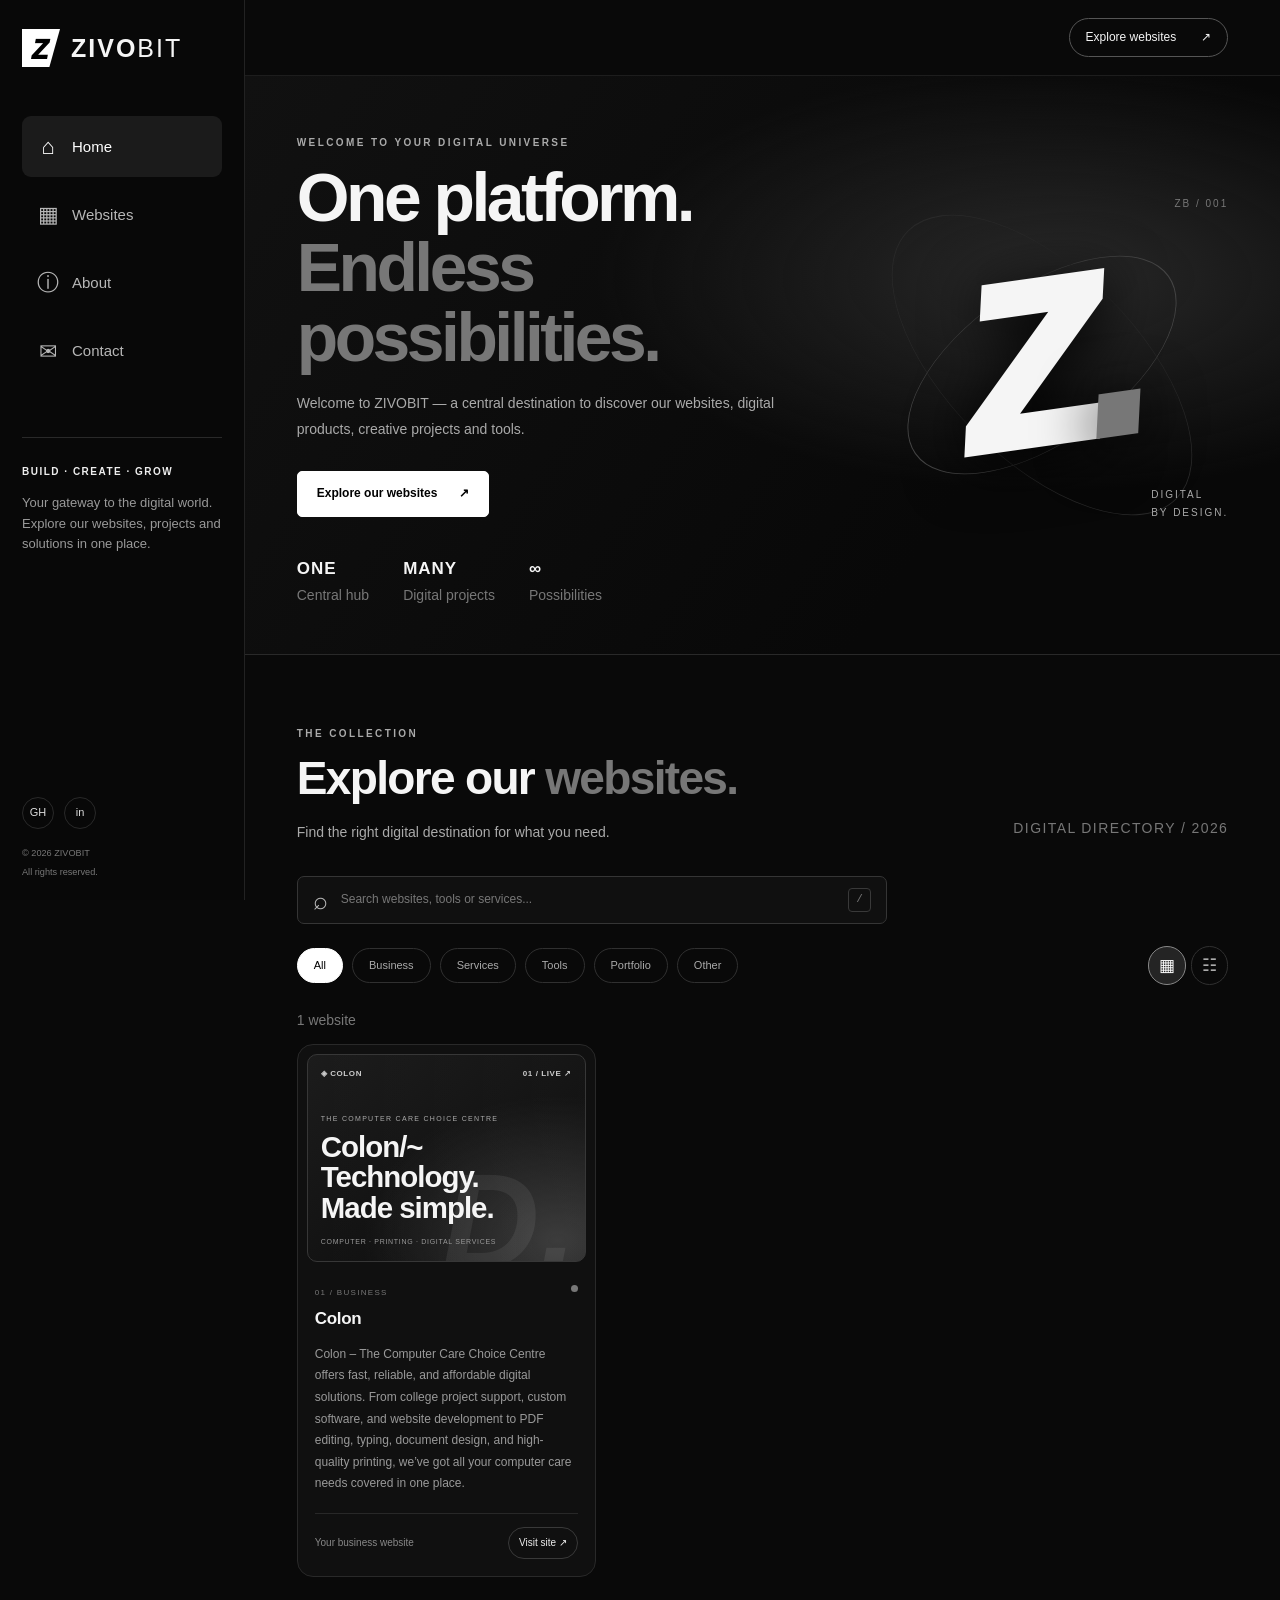
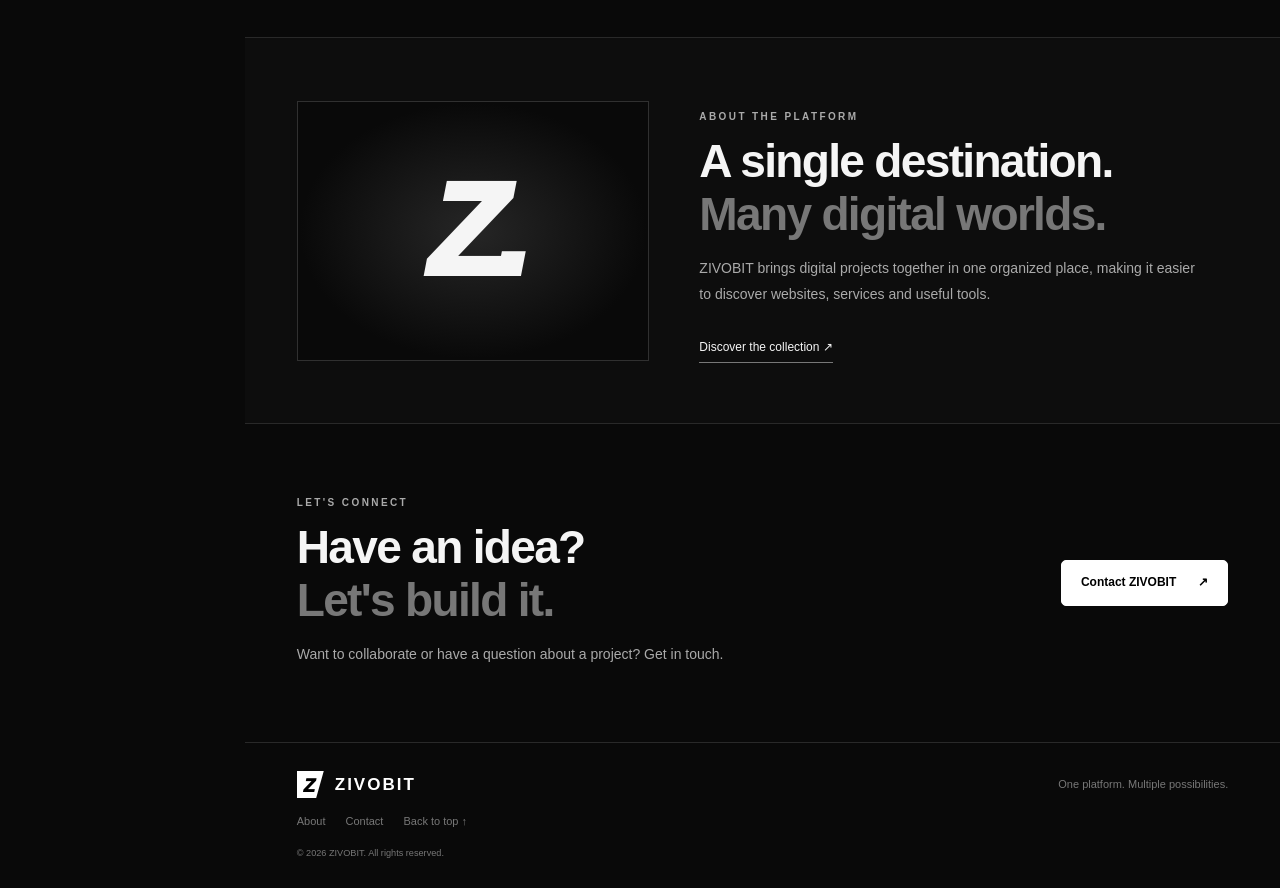
==== index.html @ a3b6b6be "Add files via upload" ====
<!DOCTYPE html>
<html lang="en">
<head>
  <meta charset="UTF-8">
  <meta name="viewport" content="width=device-width, initial-scale=1">
  <meta name="theme-color" content="#090909">
  <meta name="description" content="Discover websites, digital services, tools and projects from ZIVOBIT — one platform, multiple possibilities.">
  <title>ZIVOBIT — Smart Web Directory & Instant Solution Finder</title>
<meta name="description" content="ZIVOBIT collects digital services, tools, and websites in one place to direct you to the exact solution for your specific needs and problems.">
<meta name="keywords" content="ZIVOBIT, web directory, website finder, digital solution hub, online tools directory, problem solving websites, service redirection platform, software finder">
<meta name="robots" content="index, follow">
<meta name="author" content="ZIVOBIT">

<!-- ✅ Canonical -->
<link rel="canonical" href="https://yourdomain.com/">

<!-- ✅ Open Graph for Social Sharing -->
<meta property="og:title" content="ZIVOBIT — Find the Right Website & Digital Solution Fast">
<meta property="og:description" content="Tell us what you need or what problem you're solving, and ZIVOBIT will guide you to the exact website, tool, or service to get it done.">
<meta property="og:type" content="website">
<meta property="og:url" content="https://yourdomain.com/">
<meta property="og:image" content="https://yourdomain.com/seo-cover.jpg">

<!-- ✅ Twitter Card -->
<meta name="twitter:card" content="summary_large_image">
<meta name="twitter:title" content="ZIVOBIT | Your Gateway to the Right Digital Tools">
<meta name="twitter:description" content="Smart web redirection platform connecting user needs with the perfect digital solutions, tools, and websites.">
<meta name="twitter:image" content="https://yourdomain.com/seo-cover.jpg">

<!-- ✅ Favicon -->
<link rel="icon" type="image/png" href="favicon.png">

  <link rel="stylesheet" href="css/style.css">
  <script src="js/script.js" defer></script>
</head>
<body>
  <a class="skip-link" href="#main">Skip to content</a>

  <aside class="sidebar" id="sidebar">
    <a class="brand" href="#home" aria-label="ZIVOBIT homepage">
      <span class="brand-mark">Z</span>
      <span>ZIVO<span class="brand-light">BIT</span></span>
    </a>

    <nav class="side-nav" aria-label="Main navigation">
      <a class="nav-link active" href="#home">
        <span aria-hidden="true">⌂</span> Home
      </a>
      <a class="nav-link" href="#websites">
        <span aria-hidden="true">▦</span> Websites
      </a>
      <a class="nav-link" href="#about">
        <span aria-hidden="true">ⓘ</span> About
      </a>
      <a class="nav-link" href="#contact">
        <span aria-hidden="true">✉</span> Contact
      </a>
    </nav>

    <div class="sidebar-note">
      <div class="mini-line"></div>
      <p class="eyebrow">BUILD · CREATE · GROW</p>
      <p>Your gateway to the digital world. Explore our websites, projects and solutions in one place.</p>
    </div>

    <div class="sidebar-bottom">
      <p class="social-links">
        <!-- Replace # with your actual profile URLs. -->
        <a href="https://github.com/" target="_blank" rel="noopener noreferrer" aria-label="GitHub">GH</a>
        <a href="https://linkedin.com/" target="_blank" rel="noopener noreferrer" aria-label="LinkedIn">in</a>
      </p>
      <small>© <span class="year">2026</span> ZIVOBIT</small>
      <small>All rights reserved.</small>
    </div>
  </aside>

  <main id="main">
    <header class="topbar">
      <button class="menu-toggle" id="menuToggle"
        type="button" aria-label="Open navigation"
        aria-controls="sidebar" aria-expanded="false">☰</button>

      <a class="mobile-brand" href="#home">ZIVOBIT</a>

      <a class="top-link" href="#websites">
        Explore websites <span aria-hidden="true">↗</span>
      </a>
    </header>

    <section class="hero" id="home">
      <div class="hero-content">
        <p class="eyebrow">WELCOME TO YOUR DIGITAL UNIVERSE</p>
        <h1>One platform.<br><span>Endless possibilities.</span></h1>
        <p class="hero-description">
          Welcome to ZIVOBIT — a central destination to discover
          our websites, digital products, creative projects and tools.
        </p>

        <a class="button button-light" href="#websites">
          Explore our websites <span aria-hidden="true">↗</span>
        </a>

        <div class="hero-stats">
          <div><strong>ONE</strong><span>Central hub</span></div>
          <div><strong>MANY</strong><span>Digital projects</span></div>
          <div><strong>∞</strong><span>Possibilities</span></div>
        </div>
      </div>

      <div class="hero-art" aria-hidden="true">
        <div class="orbit orbit-one"></div>
        <div class="orbit orbit-two"></div>
        <div class="hero-symbol">Z<span>.</span></div>
        <div class="art-caption">DIGITAL<br>BY DESIGN.</div>
        <div class="art-index">ZB / 001</div>
      </div>
    </section>

    <section class="directory section" id="websites">
      <div class="section-heading">
        <div>
          <p class="eyebrow">THE COLLECTION</p>
          <h2>Explore our <span>websites.</span></h2>
          <p class="section-description">
            Find the right digital destination for what you need.
          </p>
        </div>
        <span class="collection-label">DIGITAL DIRECTORY / 2026</span>
      </div>

      <div class="directory-controls">
        <label class="search-box">
          <span aria-hidden="true">⌕</span>
          <input id="searchInput" type="search"
            placeholder="Search websites, tools or services..."
            aria-label="Search websites">
          <kbd>/</kbd>
        </label>
      </div>

      <div class="filter-row" id="categoryFilters"
        aria-label="Filter websites by category">
        <button class="filter-btn active" type="button" data-category="all" aria-pressed="true">All</button>
        <button class="filter-btn" type="button" data-category="business" aria-pressed="false">Business</button>
        <button class="filter-btn" type="button" data-category="services" aria-pressed="false">Services</button>
        <button class="filter-btn" type="button" data-category="tools" aria-pressed="false">Tools</button>
        <button class="filter-btn" type="button" data-category="portfolio" aria-pressed="false">Portfolio</button>
        <button class="filter-btn" type="button" data-category="other" aria-pressed="false">Other</button>

        <div class="view-controls">
          <button type="button" id="gridView" class="view-btn active"
            aria-label="Grid view" aria-pressed="true">▦</button>
          <button type="button" id="listView" class="view-btn"
            aria-label="List view" aria-pressed="false">☷</button>
        </div>
      </div>

      <p id="resultsCount" class="results-count" aria-live="polite">6 websites</p>

      <div class="website-grid" id="websiteGrid">

        <!-- Replace example URLs with your real published websites. -->
        <!--#01 Article-1 Colon-->
        <article class="website-card" data-category="business"
          data-search="dcolon computer printing documentation digital business">
          <a class="card-preview preview-dcolon"
             href="https://colon.xo.je/" target="_blank"
             rel="noopener noreferrer" aria-label="Open Dcolon website">
            <span class="preview-top"><span>◈ COLON</span><span>01 / LIVE ↗</span></span>
            <span class="preview-main">
              <span class="preview-kicker">THE COMPUTER CARE CHOICE CENTRE</span>
              <span class="preview-title">Colon/~ <br> Technology.<br>Made simple.</span>
              <span class="preview-small">COMPUTER · PRINTING · DIGITAL SERVICES</span>
            </span>
            <span class="preview-decoration">D.</span>
          </a>
          <div class="card-body">
            <div class="card-title-row">
              <div><span class="card-number">01 / BUSINESS</span><h3>Colon</h3></div>
              <span class="status-dot" aria-label="Example listing"></span>
            </div>
            <p>Colon – The Computer Care Choice Centre offers fast, reliable, and affordable digital solutions. From college project support, custom software, and website development to PDF editing, typing, document design, and high-quality printing, we’ve got all your computer care needs covered in one place.</p>
            <div class="card-footer">
              <span class="domain">Your business website</span>
              <a class="open-link" href="https://colon.xo.je/"
                target="_blank" rel="noopener noreferrer">Visit site ↗</a>
            </div>
          </div>
        </article>

      

      </div>

      <div class="empty-state" id="emptyState" hidden>
        <span aria-hidden="true">⌕</span>
        <h3>No websites found</h3>
        <p>Try another search term or choose a different category.</p>
        <button type="button" class="button button-light" id="resetFilters">Clear filters</button>
      </div>
    </section>

    <section class="about-section section" id="about">
      <div class="about-symbol" aria-hidden="true">Z.</div>
      <div>
        <p class="eyebrow">ABOUT THE PLATFORM</p>
        <h2>A single destination.<br><span>Many digital worlds.</span></h2>
        <p class="section-description">
          ZIVOBIT brings digital projects together in one organized place,
          making it easier to discover websites, services and useful tools.
        </p>
        <a class="text-link" href="#websites">Discover the collection ↗</a>
      </div>
    </section>

    <section class="contact-section section" id="contact">
      <div>
        <p class="eyebrow">LET'S CONNECT</p>
        <h2>Have an idea?<br><span>Let's build it.</span></h2>
        <p class="section-description">
          Want to collaborate or have a question about a project?
          Get in touch.
        </p>
      </div>
      <!-- Replace this email with your actual business email. -->
      <a class="button button-light" href="mailto:hello@yourdomain.com">
        Contact ZIVOBIT <span aria-hidden="true">↗</span>
      </a>
    </section>

    <footer class="main-footer">
      <a class="brand footer-brand" href="#home">
        <span class="brand-mark">Z</span> ZIVOBIT
      </a>
      <p>One platform. Multiple possibilities.</p>
      <div>
        <a href="#about">About</a>
        <a href="#contact">Contact</a>
        <a href="#home">Back to top ↑</a>
      </div>
      <small>© <span class="year">2026</span> ZIVOBIT. All rights reserved.</small>
    </footer>
  </main>
</body>
</html>
---- css/style.css ----
:root {
  color-scheme: dark;
  --bg: #090909;
  --panel: #101010;
  --panel-hover: #171717;
  --text: #f5f5f5;
  --muted: #999;
  --border: #292929;
  --white: #fff;
  --radius: 16px;
  --sidebar-width: 245px;
  --max-width: 1500px;
}

* {
  box-sizing: border-box;
}

html {
  scroll-behavior: smooth;
  scroll-padding-top: 85px;
}

body {
  margin: 0;
  background: var(--bg);
  color: var(--text);
  font-family: Inter, "Segoe UI", Arial, sans-serif;
  font-size: 15px;
  line-height: 1.6;
}

body, button, input {
  font-family: Inter, "Segoe UI", Arial, sans-serif;
}

a {
  color: inherit;
  text-decoration: none;
}

button, input {
  font: inherit;
}

button, a, input {
  -webkit-tap-highlight-color: transparent;
}

button:focus-visible,
a:focus-visible,
input:focus-visible {
  outline: 2px solid white;
  outline-offset: 4px;
}

button {
  color: inherit;
}

::selection {
  color: #000;
  background: #fff;
}

.skip-link {
  position: fixed;
  top: 10px;
  left: 10px;
  z-index: 100;
  padding: 10px 15px;
  color: #000;
  background: #fff;
  transform: translateY(-150%);
}

.skip-link:focus {
  transform: translateY(0);
}

/* Sidebar */

.sidebar {
  width: var(--sidebar-width);
  position: fixed;
  inset: 0 auto 0 0;
  z-index: 30;
  display: flex;
  flex-direction: column;
  padding: 28px 22px 20px;
  background: #080808;
  border-right: 1px solid #222;
}

.brand {
  display: inline-flex;
  align-items: center;
  gap: 11px;
  width: fit-content;
  font-size: 25px;
  font-weight: 850;
  letter-spacing: 2px;
}

.brand-mark {
  display: grid;
  place-items: center;
  width: 38px;
  height: 38px;
  color: #000;
  background: #fff;
  font-size: 27px;
  font-weight: 950;
  font-style: italic;
  clip-path: polygon(0 0, 100% 0, 72% 100%, 0 100%);
}

.brand-light {
  font-weight: 400;
}

.side-nav {
  display: grid;
  gap: 7px;
  margin-top: 48px;
}

.nav-link {
  display: flex;
  align-items: center;
  gap: 13px;
  padding: 12px 14px;
  border: 1px solid transparent;
  border-radius: 9px;
  color: #b7b7b7;
  transition: background .2s, color .2s;
}

.nav-link span {
  width: 22px;
  font-size: 22px;
  text-align: center;
}

.nav-link:hover,
.nav-link.active {
  background: #1b1b1b;
  color: #fff;
}

.sidebar-note {
  margin-top: 55px;
  color: var(--muted);
  font-size: 13px;
}

.mini-line {
  width: 100%;
  height: 1px;
  margin-bottom: 25px;
  background: var(--border);
}

.eyebrow {
  color: #aaa;
  font-size: 10px;
  font-weight: 700;
  letter-spacing: 2.4px;
  line-height: 1.7;
}

.sidebar-note .eyebrow {
  color: #eee;
  letter-spacing: 1.5px;
}

.sidebar-bottom {
  display: grid;
  gap: 5px;
  margin-top: auto;
  color: #777;
  font-size: 11px;
}

.social-links {
  display: flex;
  gap: 10px;
  margin-bottom: 12px;
}

.social-links a {
  display: grid;
  place-items: center;
  width: 32px;
  height: 32px;
  border: 1px solid var(--border);
  border-radius: 50%;
  color: #ddd;
  transition: background .2s, color .2s;
}

.social-links a:hover {
  background: #fff;
  color: #000;
}

/* Main content and top bar */

main {
  max-width: calc(var(--max-width) + var(--sidebar-width));
  margin-left: var(--sidebar-width);
  overflow: clip;
}

.topbar {
  min-height: 76px;
  display: flex;
  align-items: center;
  justify-content: flex-end;
  gap: 18px;
  padding: 16px 5%;
  border-bottom: 1px solid #1d1d1d;
}

.top-link {
  display: inline-flex;
  align-items: center;
  gap: 25px;
  padding: 9px 16px;
  border: 1px solid #555;
  border-radius: 30px;
  font-size: 12px;
  transition: background .2s, color .2s;
}

.top-link:hover {
  color: #000;
  background: #fff;
}

.menu-toggle,
.mobile-brand {
  display: none;
}

/* Hero */

.hero {
  position: relative;
  isolation: isolate;
  min-height: 400px;
  display: grid;
  grid-template-columns: 1.2fr .8fr;
  align-items: center;
  padding: 48px 5%;
  border-bottom: 1px solid var(--border);
  background:
    radial-gradient(ellipse at 78% 35%, #292929 0, transparent 40%),
    linear-gradient(125deg, #111, #080808 70%);
}

.hero-content {
  position: relative;
  z-index: 2;
  max-width: 620px;
}

.hero h1 {
  margin: 12px 0 17px;
  font-size: clamp(40px, 5.3vw, 76px);
  font-weight: 850;
  letter-spacing: -3.5px;
  line-height: 1.03;
}

.hero h1 span,
.section h2 span {
  color: #777;
}

.hero-description,
.section-description {
  max-width: 500px;
  color: #aaa;
  font-size: 14px;
  line-height: 1.9;
}

.button {
  display: inline-flex;
  align-items: center;
  justify-content: center;
  gap: 22px;
  min-height: 46px;
  padding: 12px 19px;
  border: 1px solid #fff;
  border-radius: 5px;
  font-size: 12px;
  font-weight: 700;
  transition: transform .2s, background .2s, color .2s;
}

.button:hover {
  transform: translateY(-2px);
}

.button-light {
  background: #fff;
  color: #000;
}

.button-light:hover {
  background: #ddd;
}

.hero .button {
  margin-top: 14px;
}

.hero-stats {
  display: flex;
  gap: 34px;
  margin-top: 38px;
}

.hero-stats div {
  display: grid;
  gap: 2px;
}

.hero-stats strong {
  font-size: 17px;
  letter-spacing: 1px;
}

.hero-stats span {
  color: #777;
  font-size: 14px;
}

.hero-art {
  position: relative;
  min-height: 280px;
  display: grid;
  place-items: center;
  overflow: hidden;
}

.hero-symbol {
  position: relative;
  z-index: 1;
  color: #f5f5f5;
  font-size: clamp(130px, 18vw, 255px);
  font-weight: 950;
  font-style: italic;
  letter-spacing: -18px;
  text-shadow: 0 10px 60px #000;
  transform: rotate(-8deg);
}

.hero-symbol span {
  color: #777;
}

.orbit {
  position: absolute;
  width: 310px;
  height: 310px;
  border: 1px solid #454545;
  border-radius: 50%;
  transform: rotate(-35deg) scaleY(.5);
}

.orbit-two {
  width: 380px;
  height: 380px;
  border-color: #292929;
  transform: rotate(45deg) scaleY(.5);
}

.art-caption {
  position: absolute;
  right: 0;
  bottom: 28px;
  color: #aaa;
  font-size: 10px;
  letter-spacing: 2px;
  line-height: 1.8;
}

.art-index {
  position: absolute;
  top: 15px;
  right: 0;
  color: #777;
  font-size: 10px;
  letter-spacing: 2px;
}

/* Directory */

.section {
  padding: 60px 5%;
}

.section-heading {
  display: flex;
  align-items: flex-end;
  justify-content: space-between;
  gap: 25px;
}

.section-heading h2,
.section h2 {
  margin: 7px 0 0;
  font-size: clamp(30px, 3.6vw, 47px);
  font-weight: 800;
  letter-spacing: -1.7px;
  line-height: 1.15;
}

.section-heading .section-description {
  margin-bottom: 0;
}

.collection-label {
  padding-bottom: 7px;
  color: #777;
  font-size: 14px;
  letter-spacing: 1.4px;
  white-space: nowrap;
}

.directory-controls {
  margin-top: 30px;
}

.search-box {
  display: flex;
  align-items: center;
  gap: 13px;
  width: 100%;
  max-width: 590px;
  min-height: 48px;
  padding: 0 15px;
  border: 1px solid #353535;
  border-radius: 7px;
  background: #101010;
}

.search-box > span {
  color: #bbb;
  font-size: 25px;
}

.search-box input {
  width: 100%;
  min-width: 0;
  padding: 12px 0;
  border: 0;
  outline: 0;
  color: #fff;
  background: transparent;
  font-size: 12px;
}

.search-box input::placeholder {
  color: #777;
}

.search-box:focus-within {
  border-color: #aaa;
}

.search-box kbd {
  padding: 2px 7px;
  border: 1px solid #393939;
  border-radius: 4px;
  color: #777;
  font-size: 11px;
}

.filter-row {
  display: flex;
  align-items: center;
  flex-wrap: wrap;
  gap: 9px;
  margin-top: 22px;
}

.filter-btn,
.view-btn {
  min-height: 35px;
  padding: 8px 16px;
  border: 1px solid #303030;
  border-radius: 25px;
  background: transparent;
  color: #aaa;
  font-size: 11px;
  cursor: pointer;
  transition: background .2s, color .2s, border-color .2s;
}

.filter-btn:hover,
.filter-btn.active {
  border-color: #fff;
  background: #fff;
  color: #000;
}

.view-controls {
  display: flex;
  gap: 5px;
  margin-left: auto;
}

.view-btn {
  min-width: 36px;
  padding: 5px 10px;
  font-size: 17px;
}

.view-btn.active {
  border-color: #888;
  color: #fff;
  background: #242424;
}

.results-count {
  margin: 24px 0 12px;
  color: #777;
  font-size: 14px;
}

/* Website cards */

.website-grid {
  display: grid;
  grid-template-columns: repeat(3, minmax(0, 1fr));
  gap: 17px;
}

.website-card {
  min-width: 0;
  overflow: hidden;
  border: 1px solid #292929;
  border-radius: var(--radius);
  background: var(--panel);
  transition: transform .25s, border-color .25s, background .25s;
  animation: reveal .45s ease both;
}

.website-card:hover {
  transform: translateY(-4px);
  border-color: #555;
  background: var(--panel-hover);
}

.card-preview {
  position: relative;
  isolation: isolate;
  display: block;
  min-height: 190px;
  margin: 9px;
  overflow: hidden;
  padding: 13px;
  border: 1px solid #373737;
  border-radius: 10px;
  background:
    radial-gradient(ellipse at 90% 90%, #383838, transparent 55%),
    linear-gradient(135deg, #1c1c1c, #080808);
}

.card-preview::after {
  position: absolute;
  z-index: -1;
  inset: 0;
  background: linear-gradient(90deg, transparent, #ffffff06);
  content: "";
}

.preview-top {
  display: flex;
  justify-content: space-between;
  gap: 8px;
  color: #ccc;
  font-size: 8px;
  font-weight: 700;
  letter-spacing: .6px;
}

.preview-main {
  position: relative;
  z-index: 1;
  display: grid;
  gap: 7px;
  margin-top: 33px;
}

.preview-kicker {
  color: #aaa;
  font-size: 7px;
  letter-spacing: 1.3px;
}

.preview-title {
  font-size: clamp(23px, 2.3vw, 34px);
  font-weight: 850;
  letter-spacing: -1px;
  line-height: 1.04;
}

.preview-small {
  margin-top: 6px;
  color: #999;
  font-size: 7px;
  letter-spacing: .7px;
}

.preview-decoration,
.vault-icon,
.code-decoration,
.print-decoration,
.portfolio-decoration,
.tech-decoration {
  position: absolute;
  z-index: 0;
  right: 8px;
  bottom: -28px;
  color: #ffffff12;
  font-size: 135px;
  font-weight: 900;
  font-style: italic;
  line-height: 1;
  pointer-events: none;
}

.preview-vault {
  background:
    radial-gradient(ellipse at 80% 60%, #454545, transparent 38%),
    #090909;
}

.vault-icon {
  right: 20px;
  bottom: 15px;
  font-size: 100px;
  color: #aaa3;
}

.preview-code {
  background:
    repeating-linear-gradient(135deg, #ffffff04 0 1px, transparent 1px 12px),
    linear-gradient(135deg, #202020, #080808);
}

.code-decoration {
  font-size: 105px;
  color: #ffffff18;
}

.preview-print {
  background: linear-gradient(125deg, #eee, #aaa);
  color: #111;
}

.preview-print .preview-top,
.preview-print .preview-kicker,
.preview-print .preview-small {
  color: #444;
}

.print-decoration {
  color: #00000013;
}

.preview-portfolio {
  background:
    repeating-radial-gradient(ellipse at 95% 95%, transparent 0 12px, #ffffff13 13px 14px, transparent 15px 25px),
    #0c0c0c;
}

.portfolio-decoration {
  font-size: 180px;
}

.preview-tech {
  background:
    radial-gradient(ellipse at 90% 20%, #454545, transparent 42%),
    #101010;
}

.tech-decoration {
  font-size: 170px;
  color: #ffffff0c;
}

.card-body {
  padding: 7px 17px 17px;
}

.card-title-row {
  display: flex;
  align-items: flex-start;
  justify-content: space-between;
  gap: 12px;
}

.card-number {
  color: #777;
  font-size: 8px;
  letter-spacing: 1.3px;
}

.card-title-row h3 {
  margin: 3px 0;
  font-size: 17px;
  font-weight: 700;
  letter-spacing: -.3px;
}

.status-dot {
  width: 7px;
  height: 7px;
  flex-shrink: 0;
  margin-top: 7px;
  border-radius: 50%;
  background: #777;
}

.card-body > p {
  min-height: 45px;
  margin: 9px 0 18px;
  color: #999;
  font-size: 12px;
  line-height: 1.8;
}

.card-footer {
  display: flex;
  align-items: center;
  justify-content: space-between;
  flex-wrap: wrap;
  gap: 10px;
  padding-top: 13px;
  border-top: 1px solid #282828;
}

.domain {
  overflow-wrap: anywhere;
  color: #888;
  font-size: 10px;
}

.open-link {
  flex-shrink: 0;
  padding: 7px 10px;
  border: 1px solid #393939;
  border-radius: 20px;
  color: #eee;
  font-size: 10px;
  transition: background .2s, color .2s;
}

.open-link:hover {
  color: #000;
  background: #fff;
}

.website-grid.list-view {
  grid-template-columns: 1fr;
}

.list-view .website-card {
  display: grid;
  grid-template-columns: minmax(180px, 32%) minmax(0, 1fr);
  align-items: center;
}

.list-view .card-preview {
  min-height: 180px;
  margin: 10px;
}

.list-view .card-body {
  padding: 15px 20px;
}

.list-view .card-body > p {
  min-height: 0;
  margin-bottom: 14px;
}

.empty-state {
  padding: 60px 15px;
  text-align: center;
}

.empty-state[hidden] {
  display: none;
}

.empty-state > span {
  color: #777;
  font-size: 50px;
}

.empty-state p {
  margin-bottom: 25px;
  color: #999;
}

/* About and contact */

.about-section {
  display: grid;
  grid-template-columns: .8fr 1.2fr;
  align-items: center;
  gap: 50px;
  border-top: 1px solid var(--border);
  background: #0d0d0d;
}

.about-symbol {
  display: grid;
  place-items: center;
  min-height: 260px;
  border: 1px solid #303030;
  background: radial-gradient(ellipse, #262626, #090909 70%);
  font-size: 130px;
  font-weight: 950;
  font-style: italic;
  letter-spacing: -12px;
}

.text-link {
  display: inline-block;
  margin-top: 16px;
  padding-bottom: 5px;
  border-bottom: 1px solid #777;
  font-size: 12px;
}

.contact-section {
  display: flex;
  align-items: center;
  justify-content: space-between;
  gap: 30px;
  border-top: 1px solid var(--border);
}

.contact-section .button {
  flex-shrink: 0;
}

.main-footer {
  display: grid;
  grid-template-columns: 1fr auto;
  gap: 15px 30px;
  align-items: center;
  padding: 28px 5%;
  border-top: 1px solid var(--border);
  color: #777;
  font-size: 11px;
}

.footer-brand {
  color: #fff;
  font-size: 17px;
}

.footer-brand .brand-mark {
  width: 27px;
  height: 27px;
  font-size: 19px;
}

.main-footer p {
  margin: 0;
}

.main-footer > div {
  display: flex;
  flex-wrap: wrap;
  gap: 20px;
}

.main-footer a:hover {
  color: #fff;
}

.main-footer small {
  grid-column: 1 / -1;
}

/* Animation and responsive layouts */

@keyframes reveal {
  from { opacity: 0; transform: translateY(10px); }
  to { opacity: 1; transform: translateY(0); }
}

@media (min-width: 1500px) {
  .website-grid {
    grid-template-columns: repeat(3, minmax(0, 1fr));
  }
}

@media (max-width: 1100px) {
  :root {
    --sidebar-width: 205px;
  }

  .sidebar {
    padding-inline: 16px;
  }

  .website-grid {
    grid-template-columns: repeat(2, minmax(0, 1fr));
  }

  .hero {
    grid-template-columns: 1fr .7fr;
  }

  .hero-art {
    min-height: 230px;
  }

  .hero-stats {
    gap: 20px;
  }
}

@media (max-width: 720px) {
  :root {
    --sidebar-width: 0px;
  }

  html {
    scroll-padding-top: 65px;
  }

  .sidebar {
    width: min(290px, 85vw);
    transform: translateX(-105%);
    transition: transform .25s ease;
    box-shadow: none;
  }

  .sidebar.is-open {
    transform: translateX(0);
    box-shadow: 15px 0 45px #0009;
  }

  .topbar {
    position: sticky;
    top: 0;
    z-index: 20;
    min-height: 62px;
    justify-content: space-between;
    padding: 10px 5%;
    background: #090909ed;
    backdrop-filter: blur(12px);
  }

  .menu-toggle {
    display: inline-grid;
    place-items: center;
    width: 38px;
    height: 38px;
    border: 1px solid #333;
    border-radius: 8px;
    background: #111;
    cursor: pointer;
  }

  .mobile-brand {
    display: inline-block;
    font-size: 15px;
    font-weight: 850;
    letter-spacing: 2px;
  }

  .top-link {
    gap: 8px;
    padding: 8px 11px;
    font-size: 10px;
  }

  .hero {
    grid-template-columns: 1fr;
    padding: 42px 6%;
  }

  .hero h1 {
    font-size: clamp(42px, 10vw, 66px);
    letter-spacing: -2px;
  }

  .hero-art {
    position: absolute;
    top: 20px;
    right: -55px;
    width: 190px;
    min-height: 200px;
    opacity: .15;
    pointer-events: none;
  }

  .hero-content {
    max-width: 100%;
  }

  .hero-description {
    max-width: 450px;
  }

  .hero-stats {
    gap: 23px;
  }

  .section {
    padding: 42px 5%;
  }

  .section-heading {
    align-items: flex-start;
    flex-direction: column;
    gap: 5px;
  }

  .collection-label {
    margin-top: 8px;
  }

  .website-grid {
    grid-template-columns: repeat(2, minmax(0, 1fr));
    gap: 11px;
  }

  .card-preview {
    min-height: 155px;
    margin: 6px;
    padding: 10px;
  }

  .preview-main {
    margin-top: 26px;
  }

  .preview-title {
    font-size: clamp(19px, 4vw, 27px);
  }

  .card-body {
    padding: 5px 11px 12px;
  }

  .card-title-row h3 {
    font-size: 15px;
  }

  .card-body > p {
    font-size: 11px;
  }

  .card-footer {
    align-items: flex-start;
    flex-direction: column;
    gap: 9px;
  }

  .list-view .website-card {
    grid-template-columns: 1fr;
  }

  .list-view .card-preview {
    min-height: 180px;
  }

  .about-section {
    grid-template-columns: 1fr;
    gap: 24px;
  }

  .about-symbol {
    min-height: 180px;
    font-size: 100px;
  }

  .contact-section {
    align-items: flex-start;
    flex-direction: column;
  }

  .main-footer {
    grid-template-columns: 1fr;
  }

  .main-footer small {
    grid-column: auto;
  }
}

@media (max-width: 420px) {
  .website-grid {
    grid-template-columns: 1fr;
  }

  .card-preview {
    min-height: 185px;
  }

  .preview-title {
    font-size: 30px;
  }

  .card-footer {
    align-items: center;
    flex-direction: row;
  }

  .filter-row {
    gap: 6px;
  }

  .filter-btn {
    padding: 7px 11px;
    font-size: 10px;
  }

  .hero-stats {
    gap: 16px;
  }
}

@media (prefers-reduced-motion: reduce) {
  *, *::before, *::after {
    scroll-behavior: auto !important;
    animation-duration: .01ms !important;
    animation-iteration-count: 1 !important;
    transition-duration: .01ms !important;
  }
}
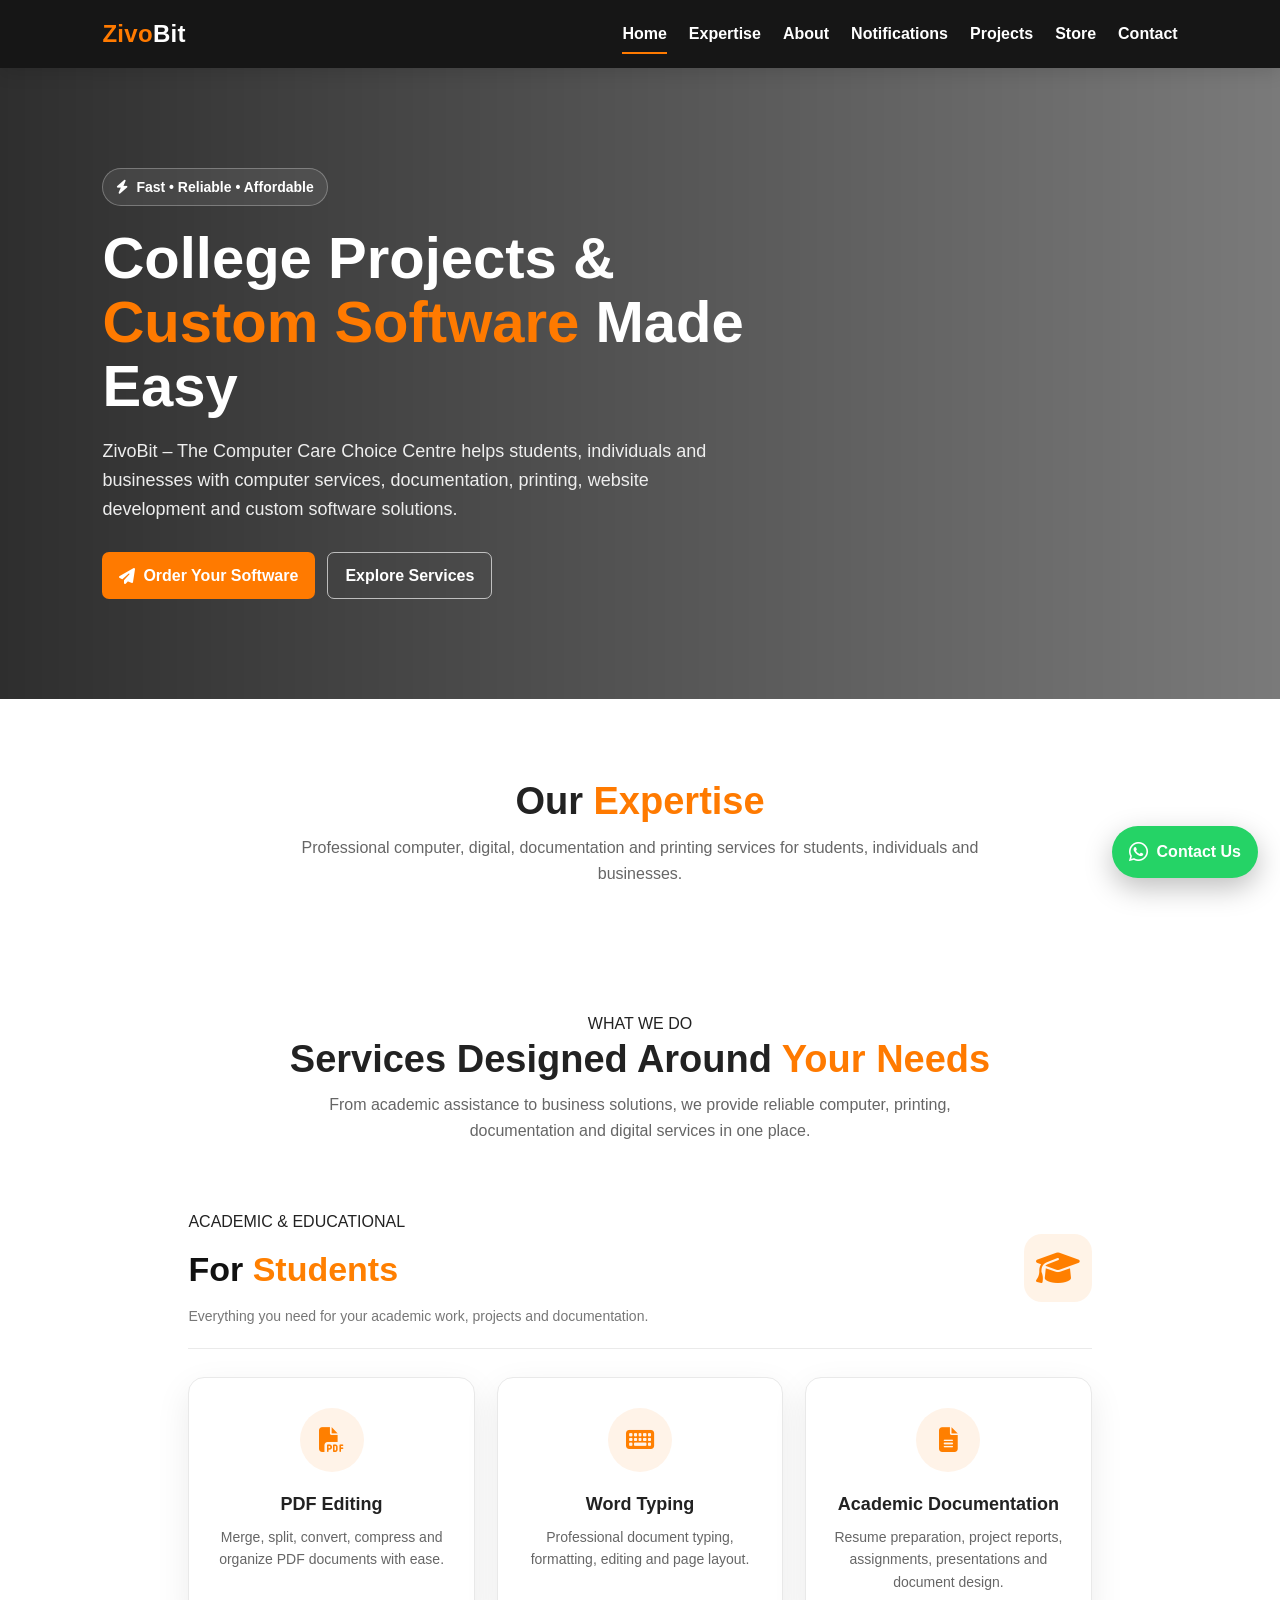
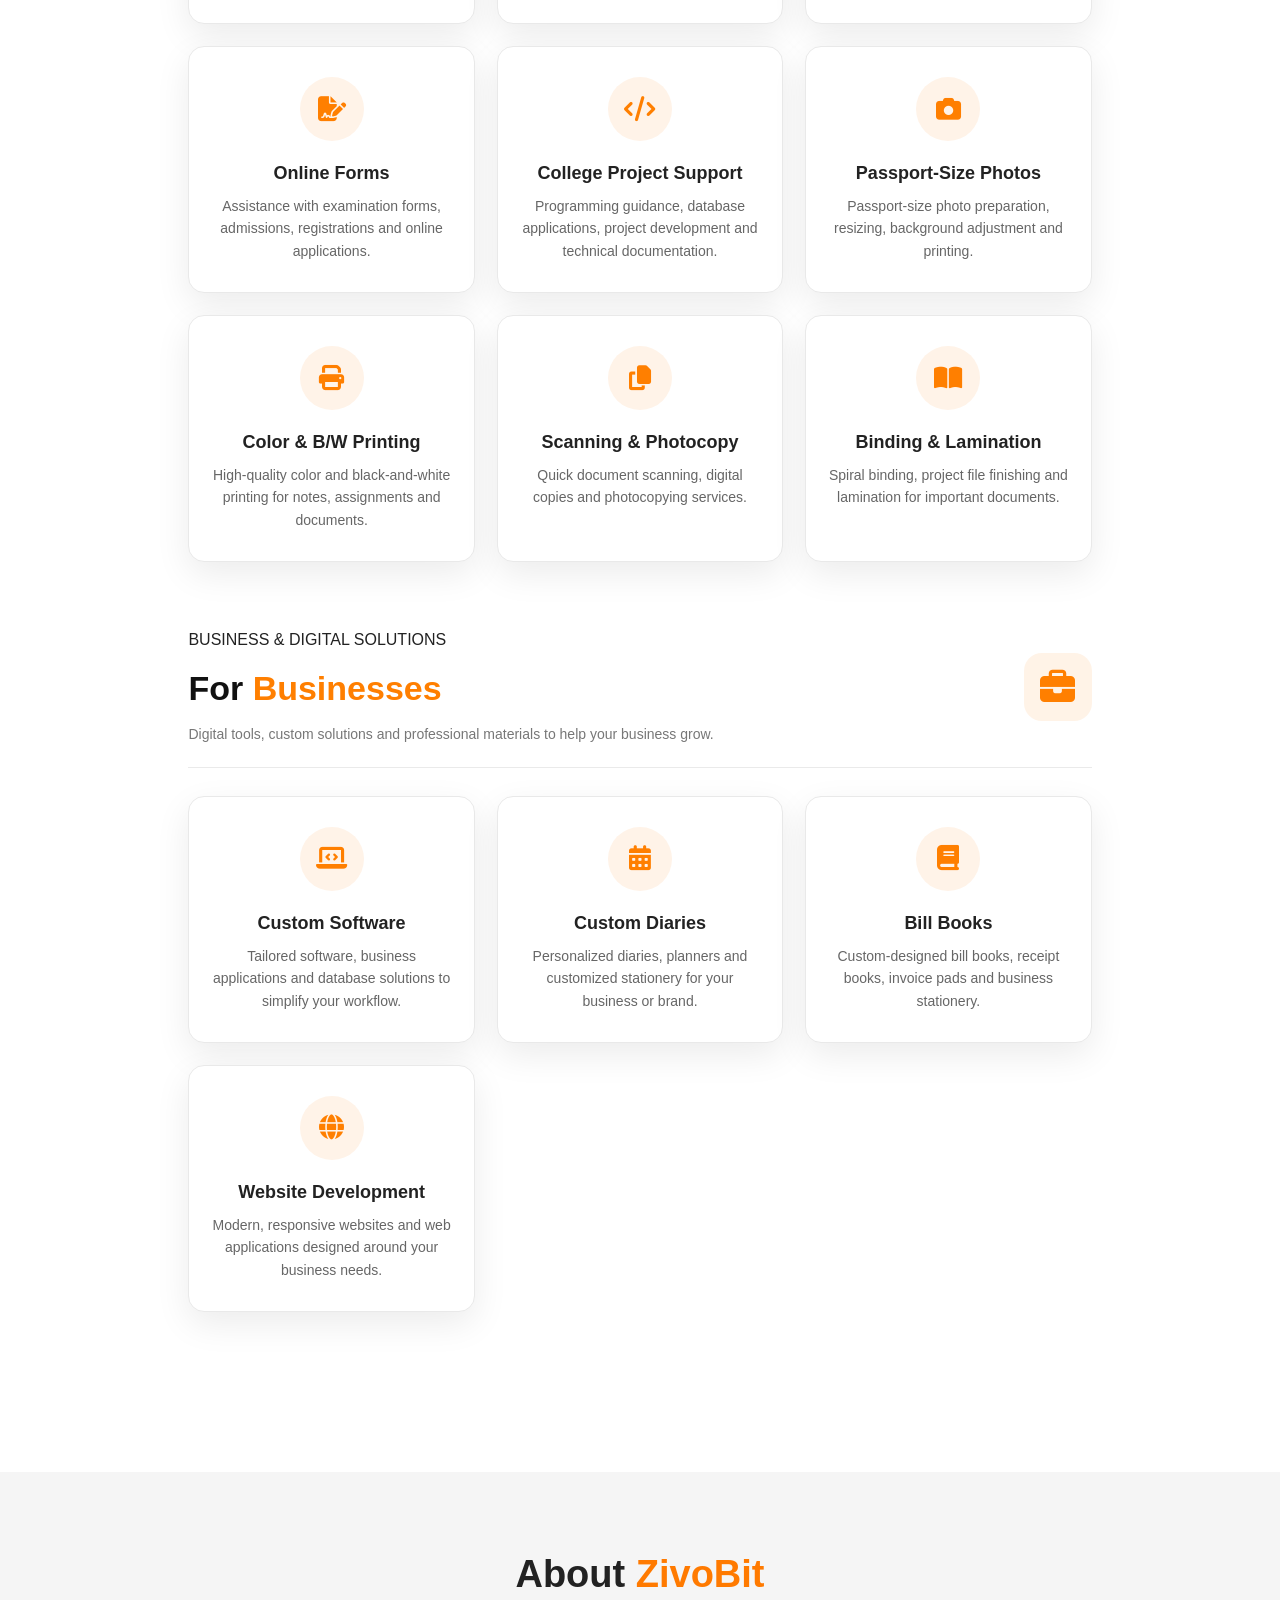
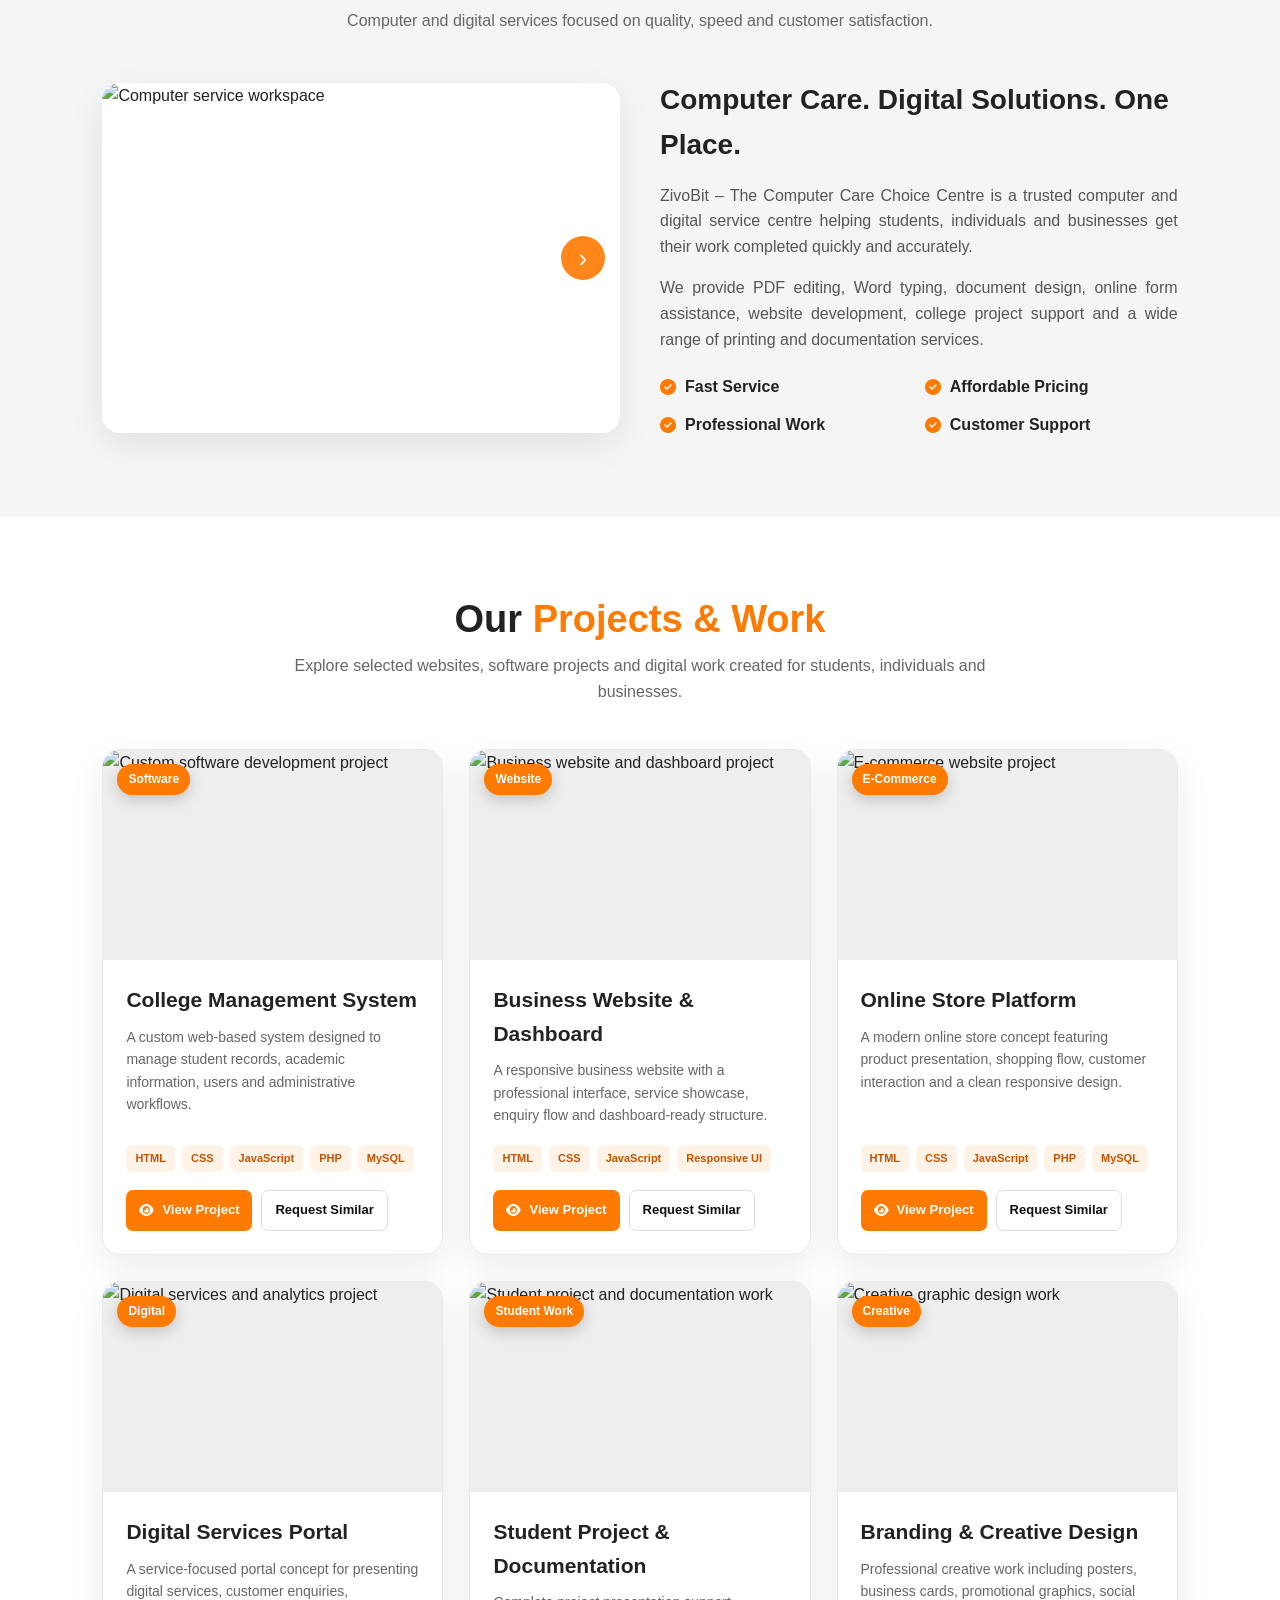
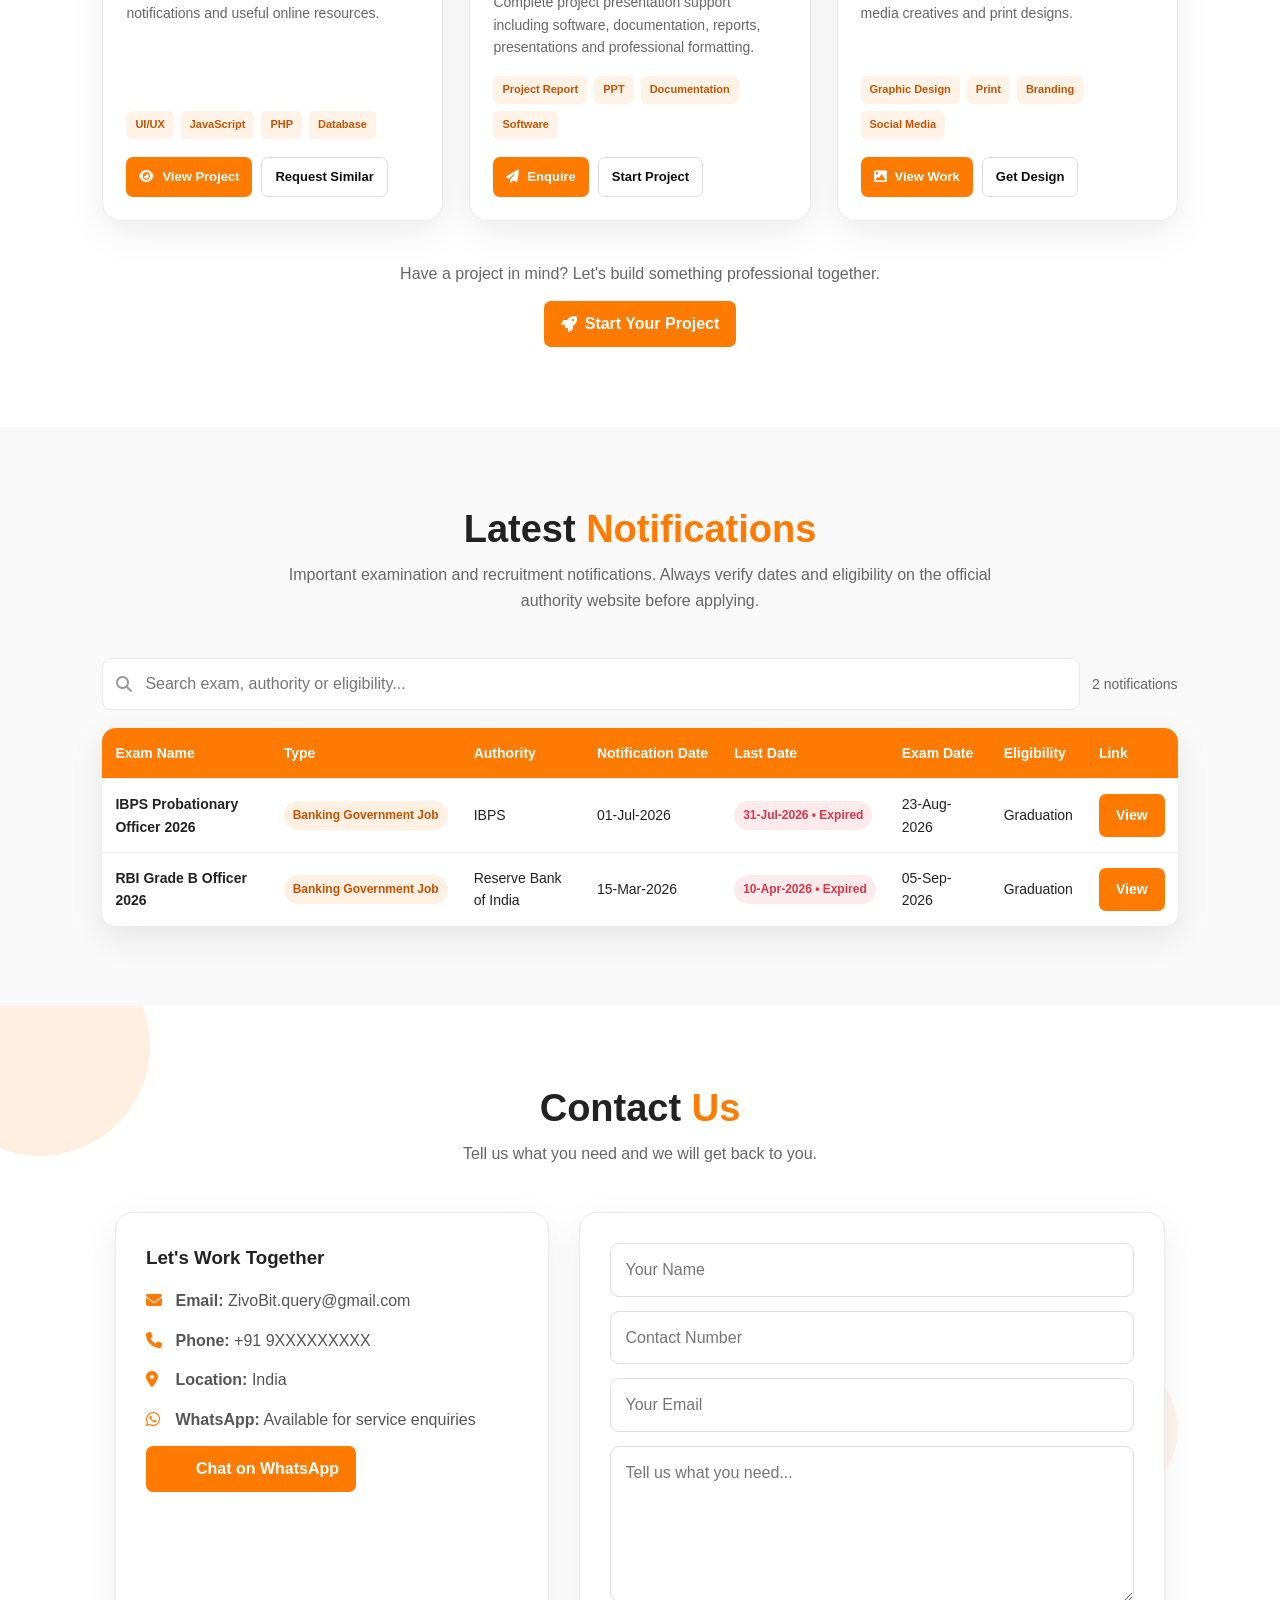
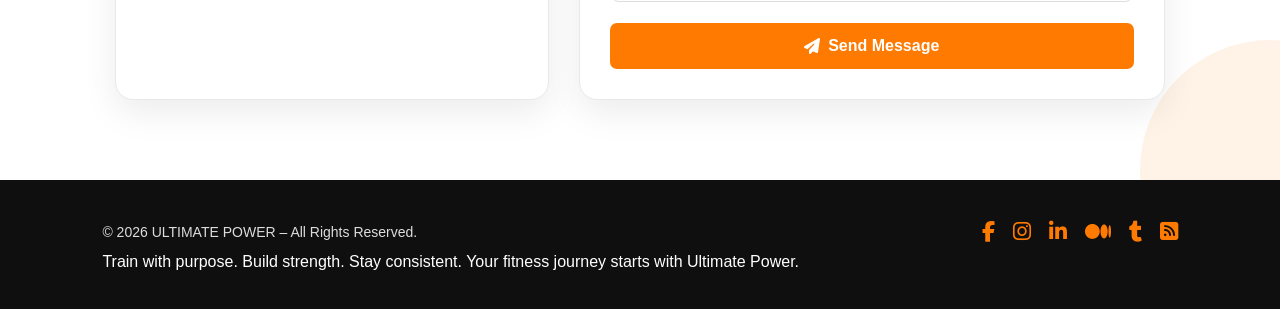
==== commit 84d60071: "Add files via upload" ====
--- a/index.html
+++ b/index.html
@@ -1,245 +1,1080 @@
-<!DOCTYPE html>
-<html lang="en">
-<head>
-  <meta charset="UTF-8">
-  <meta name="viewport" content="width=device-width, initial-scale=1">
-  <meta name="theme-color" content="#090909">
-  <meta name="description" content="Discover websites, digital services, tools and projects from ZIVOBIT — one platform, multiple possibilities.">
-  <title>ZIVOBIT — Smart Web Directory & Instant Solution Finder</title>
-<meta name="description" content="ZIVOBIT collects digital services, tools, and websites in one place to direct you to the exact solution for your specific needs and problems.">
-<meta name="keywords" content="ZIVOBIT, web directory, website finder, digital solution hub, online tools directory, problem solving websites, service redirection platform, software finder">
-<meta name="robots" content="index, follow">
-<meta name="author" content="ZIVOBIT">
-
-<!-- ✅ Canonical -->
-<link rel="canonical" href="https://yourdomain.com/">
-
-<!-- ✅ Open Graph for Social Sharing -->
-<meta property="og:title" content="ZIVOBIT — Find the Right Website & Digital Solution Fast">
-<meta property="og:description" content="Tell us what you need or what problem you're solving, and ZIVOBIT will guide you to the exact website, tool, or service to get it done.">
-<meta property="og:type" content="website">
-<meta property="og:url" content="https://yourdomain.com/">
-<meta property="og:image" content="https://yourdomain.com/seo-cover.jpg">
-
-<!-- ✅ Twitter Card -->
-<meta name="twitter:card" content="summary_large_image">
-<meta name="twitter:title" content="ZIVOBIT | Your Gateway to the Right Digital Tools">
-<meta name="twitter:description" content="Smart web redirection platform connecting user needs with the perfect digital solutions, tools, and websites.">
-<meta name="twitter:image" content="https://yourdomain.com/seo-cover.jpg">
-
-<!-- ✅ Favicon -->
-<link rel="icon" type="image/png" href="favicon.png">
-
-  <link rel="stylesheet" href="css/style.css">
-  <script src="js/script.js" defer></script>
-</head>
-<body>
-  <a class="skip-link" href="#main">Skip to content</a>
-
-  <aside class="sidebar" id="sidebar">
-    <a class="brand" href="#home" aria-label="ZIVOBIT homepage">
-      <span class="brand-mark">Z</span>
-      <span>ZIVO<span class="brand-light">BIT</span></span>
-    </a>
-
-    <nav class="side-nav" aria-label="Main navigation">
-      <a class="nav-link active" href="#home">
-        <span aria-hidden="true">⌂</span> Home
-      </a>
-      <a class="nav-link" href="#websites">
-        <span aria-hidden="true">▦</span> Websites
-      </a>
-      <a class="nav-link" href="#about">
-        <span aria-hidden="true">ⓘ</span> About
-      </a>
-      <a class="nav-link" href="#contact">
-        <span aria-hidden="true">✉</span> Contact
-      </a>
-    </nav>
-
-    <div class="sidebar-note">
-      <div class="mini-line"></div>
-      <p class="eyebrow">BUILD · CREATE · GROW</p>
-      <p>Your gateway to the digital world. Explore our websites, projects and solutions in one place.</p>
-    </div>
-
-    <div class="sidebar-bottom">
-      <p class="social-links">
-        <!-- Replace # with your actual profile URLs. -->
-        <a href="https://github.com/" target="_blank" rel="noopener noreferrer" aria-label="GitHub">GH</a>
-        <a href="https://linkedin.com/" target="_blank" rel="noopener noreferrer" aria-label="LinkedIn">in</a>
-      </p>
-      <small>© <span class="year">2026</span> ZIVOBIT</small>
-      <small>All rights reserved.</small>
-    </div>
-  </aside>
-
-  <main id="main">
-    <header class="topbar">
-      <button class="menu-toggle" id="menuToggle"
-        type="button" aria-label="Open navigation"
-        aria-controls="sidebar" aria-expanded="false">☰</button>
-
-      <a class="mobile-brand" href="#home">ZIVOBIT</a>
-
-      <a class="top-link" href="#websites">
-        Explore websites <span aria-hidden="true">↗</span>
-      </a>
-    </header>
-
-    <section class="hero" id="home">
-      <div class="hero-content">
-        <p class="eyebrow">WELCOME TO YOUR DIGITAL UNIVERSE</p>
-        <h1>One platform.<br><span>Endless possibilities.</span></h1>
-        <p class="hero-description">
-          Welcome to ZIVOBIT — a central destination to discover
-          our websites, digital products, creative projects and tools.
-        </p>
-
-        <a class="button button-light" href="#websites">
-          Explore our websites <span aria-hidden="true">↗</span>
-        </a>
-
-        <div class="hero-stats">
-          <div><strong>ONE</strong><span>Central hub</span></div>
-          <div><strong>MANY</strong><span>Digital projects</span></div>
-          <div><strong>∞</strong><span>Possibilities</span></div>
-        </div>
-      </div>
-
-      <div class="hero-art" aria-hidden="true">
-        <div class="orbit orbit-one"></div>
-        <div class="orbit orbit-two"></div>
-        <div class="hero-symbol">Z<span>.</span></div>
-        <div class="art-caption">DIGITAL<br>BY DESIGN.</div>
-        <div class="art-index">ZB / 001</div>
-      </div>
-    </section>
-
-    <section class="directory section" id="websites">
-      <div class="section-heading">
-        <div>
-          <p class="eyebrow">THE COLLECTION</p>
-          <h2>Explore our <span>websites.</span></h2>
-          <p class="section-description">
-            Find the right digital destination for what you need.
-          </p>
-        </div>
-        <span class="collection-label">DIGITAL DIRECTORY / 2026</span>
-      </div>
-
-      <div class="directory-controls">
-        <label class="search-box">
-          <span aria-hidden="true">⌕</span>
-          <input id="searchInput" type="search"
-            placeholder="Search websites, tools or services..."
-            aria-label="Search websites">
-          <kbd>/</kbd>
-        </label>
-      </div>
-
-      <div class="filter-row" id="categoryFilters"
-        aria-label="Filter websites by category">
-        <button class="filter-btn active" type="button" data-category="all" aria-pressed="true">All</button>
-        <button class="filter-btn" type="button" data-category="business" aria-pressed="false">Business</button>
-        <button class="filter-btn" type="button" data-category="services" aria-pressed="false">Services</button>
-        <button class="filter-btn" type="button" data-category="tools" aria-pressed="false">Tools</button>
-        <button class="filter-btn" type="button" data-category="portfolio" aria-pressed="false">Portfolio</button>
-        <button class="filter-btn" type="button" data-category="other" aria-pressed="false">Other</button>
-
-        <div class="view-controls">
-          <button type="button" id="gridView" class="view-btn active"
-            aria-label="Grid view" aria-pressed="true">▦</button>
-          <button type="button" id="listView" class="view-btn"
-            aria-label="List view" aria-pressed="false">☷</button>
-        </div>
-      </div>
-
-      <p id="resultsCount" class="results-count" aria-live="polite">6 websites</p>
-
-      <div class="website-grid" id="websiteGrid">
-
-        <!-- Replace example URLs with your real published websites. -->
-        <!--#01 Article-1 Colon-->
-        <article class="website-card" data-category="business"
-          data-search="dcolon computer printing documentation digital business">
-          <a class="card-preview preview-dcolon"
-             href="https://colon.xo.je/" target="_blank"
-             rel="noopener noreferrer" aria-label="Open Dcolon website">
-            <span class="preview-top"><span>◈ COLON</span><span>01 / LIVE ↗</span></span>
-            <span class="preview-main">
-              <span class="preview-kicker">THE COMPUTER CARE CHOICE CENTRE</span>
-              <span class="preview-title">Colon/~ <br> Technology.<br>Made simple.</span>
-              <span class="preview-small">COMPUTER · PRINTING · DIGITAL SERVICES</span>
-            </span>
-            <span class="preview-decoration">D.</span>
-          </a>
-          <div class="card-body">
-            <div class="card-title-row">
-              <div><span class="card-number">01 / BUSINESS</span><h3>Colon</h3></div>
-              <span class="status-dot" aria-label="Example listing"></span>
-            </div>
-            <p>Colon – The Computer Care Choice Centre offers fast, reliable, and affordable digital solutions. From college project support, custom software, and website development to PDF editing, typing, document design, and high-quality printing, we’ve got all your computer care needs covered in one place.</p>
-            <div class="card-footer">
-              <span class="domain">Your business website</span>
-              <a class="open-link" href="https://colon.xo.je/"
-                target="_blank" rel="noopener noreferrer">Visit site ↗</a>
-            </div>
-          </div>
-        </article>
-
-      
-
-      </div>
-
-      <div class="empty-state" id="emptyState" hidden>
-        <span aria-hidden="true">⌕</span>
-        <h3>No websites found</h3>
-        <p>Try another search term or choose a different category.</p>
-        <button type="button" class="button button-light" id="resetFilters">Clear filters</button>
-      </div>
-    </section>
-
-    <section class="about-section section" id="about">
-      <div class="about-symbol" aria-hidden="true">Z.</div>
-      <div>
-        <p class="eyebrow">ABOUT THE PLATFORM</p>
-        <h2>A single destination.<br><span>Many digital worlds.</span></h2>
-        <p class="section-description">
-          ZIVOBIT brings digital projects together in one organized place,
-          making it easier to discover websites, services and useful tools.
-        </p>
-        <a class="text-link" href="#websites">Discover the collection ↗</a>
-      </div>
-    </section>
-
-    <section class="contact-section section" id="contact">
-      <div>
-        <p class="eyebrow">LET'S CONNECT</p>
-        <h2>Have an idea?<br><span>Let's build it.</span></h2>
-        <p class="section-description">
-          Want to collaborate or have a question about a project?
-          Get in touch.
-        </p>
-      </div>
-      <!-- Replace this email with your actual business email. -->
-      <a class="button button-light" href="mailto:hello@yourdomain.com">
-        Contact ZIVOBIT <span aria-hidden="true">↗</span>
-      </a>
-    </section>
-
-    <footer class="main-footer">
-      <a class="brand footer-brand" href="#home">
-        <span class="brand-mark">Z</span> ZIVOBIT
-      </a>
-      <p>One platform. Multiple possibilities.</p>
-      <div>
-        <a href="#about">About</a>
-        <a href="#contact">Contact</a>
-        <a href="#home">Back to top ↑</a>
-      </div>
-      <small>© <span class="year">2026</span> ZIVOBIT. All rights reserved.</small>
-    </footer>
-  </main>
-</body>
-</html>
+<!DOCTYPE html>
+<html lang="en">
+<head>
+<meta charset="UTF-8">
+<meta name="viewport" content="width=device-width, initial-scale=1.0">
+<meta name="description" content="ZivoBit – The Computer Care Choice Centre. Computer, printing, documentation, website and digital services.">
+<!-- ========================================================= KEYWORDS Note: Google does NOT use meta keywords for ranking. These are kept as a reference only. ========================================================== --> <meta name="keywords" content=" computer shop, computer services, computer centre, computer care centre, computer service centre, printing services, colour printing, black and white printing, document printing, scanning services, photocopy services, lamination services, spiral binding, document typing, MS Word typing, PDF editing, PDF conversion, online form filling, government form filling, online application services, digital services, website development, website design, web development, custom software, business card printing, visiting card printing, bill book printing, custom diary printing, passport photo, passport size photo, photo printing, resume making, CV making, documentation services, computer assistance, cyber cafe services, internet services ">
+<title>ZivoBit | The Computer Care Choice Centre</title>
+
+<link rel="preconnect" href="https://fonts.googleapis.com">
+<link rel="preconnect" href="https://fonts.gstatic.com" crossorigin>
+<link rel="stylesheet"
+      href="https://cdnjs.cloudflare.com/ajax/libs/font-awesome/6.5.0/css/all.min.css">
+<link rel="stylesheet" href="Assets/style.css">
+
+<script>
+/* Enables reveal animation only when JavaScript is available. */
+document.documentElement.classList.add("js");
+</script>
+</head>
+
+<body>
+
+<!-- ================= NAVBAR ================= -->
+<header>
+  <a href="#home" class="logo" aria-label="ZivoBit home" style="text-decoration: none;">
+    <span>Zivo</span>Bit
+  </a>
+
+  <button class="menu-toggle" id="menuToggle" aria-label="Open navigation" aria-expanded="false">
+    <i class="fa-solid fa-bars"></i>
+  </button>
+
+  <nav id="navMenu" aria-label="Main navigation">
+    <a href="#home">Home</a>
+    <a href="#expertise">Expertise</a>
+    <a href="#about">About</a>
+    <a href="#notifications">Notifications</a>
+    <a href="#projects">Projects</a>
+    <a href="5221_Shop/index.html">Store</a>
+    <a href="#contact">Contact</a>
+  </nav>
+</header>
+
+<!-- ================= HERO ================= -->
+<section class="hero" id="home">
+  <div class="hero-content">
+    <div class="badge">
+      <i class="fa-solid fa-bolt"></i>
+      Fast • Reliable • Affordable
+    </div>
+
+    <h1>
+      College Projects & <span>Custom Software</span> Made Easy
+    </h1>
+
+    <p>
+      ZivoBit – The Computer Care Choice Centre helps students, individuals
+      and businesses with computer services, documentation, printing,
+      website development and custom software solutions.
+    </p>
+
+    <div class="hero-actions">
+      <a class="btn" href="#contact">
+        <i class="fa-solid fa-paper-plane"></i>
+        Order Your Software
+      </a>
+      <a class="btn btn-outline" href="#services">
+        Explore Services
+      </a>
+    </div>
+  </div>
+</section>
+
+<!-- ================= EXPERTISE ================= -->
+<section id="expertise" class="reveal">
+  <div class="section-title">
+    <h2>Our <span>Expertise</span></h2>
+    <p>
+      Professional computer, digital, documentation and printing services
+      for students, individuals and businesses.
+    </p>
+  </div>
+
+
+<section id="expertise" class="reveal">
+
+  <div class="section-title">
+    <span class="eyebrow">WHAT WE DO</span>
+    <h2>Services Designed Around <span>Your Needs</span></h2>
+    <p>
+      From academic assistance to business solutions, we provide
+      reliable computer, printing, documentation and digital services
+      in one place.
+    </p>
+  </div>
+
+  <!-- FOR STUDENTS -->
+  <div class="service-category">
+    <div class="category-heading">
+      <div>
+        <span class="eyebrow">ACADEMIC & EDUCATIONAL</span>
+        <h3>For <span>Students</span></h3>
+        <p>Everything you need for your academic work, projects and documentation.</p>
+      </div>
+      <i class="fa-solid fa-graduation-cap category-icon"></i>
+    </div>
+
+    <div class="grid">
+
+      <article class="expertise-card">
+        <i class="fa-solid fa-file-pdf"></i>
+        <h3>PDF Editing</h3>
+        <p>Merge, split, convert, compress and organize PDF documents with ease.</p>
+      </article>
+
+      <article class="expertise-card">
+        <i class="fa-solid fa-keyboard"></i>
+        <h3>Word Typing</h3>
+        <p>Professional document typing, formatting, editing and page layout.</p>
+      </article>
+
+      <article class="expertise-card">
+        <i class="fa-solid fa-file-lines"></i>
+        <h3>Academic Documentation</h3>
+        <p>Resume preparation, project reports, assignments, presentations and document design.</p>
+      </article>
+
+      <article class="expertise-card">
+        <i class="fa-solid fa-file-signature"></i>
+        <h3>Online Forms</h3>
+        <p>Assistance with examination forms, admissions, registrations and online applications.</p>
+      </article>
+
+      <article class="expertise-card">
+        <i class="fa-solid fa-code"></i>
+        <h3>College Project Support</h3>
+        <p>Programming guidance, database applications, project development and technical documentation.</p>
+      </article>
+
+      <article class="expertise-card">
+        <i class="fa-solid fa-camera"></i>
+        <h3>Passport-Size Photos</h3>
+        <p>Passport-size photo preparation, resizing, background adjustment and printing.</p>
+      </article>
+
+      <article class="expertise-card">
+        <i class="fa-solid fa-print"></i>
+        <h3>Color & B/W Printing</h3>
+        <p>High-quality color and black-and-white printing for notes, assignments and documents.</p>
+      </article>
+
+      <article class="expertise-card">
+        <i class="fa-solid fa-copy"></i>
+        <h3>Scanning & Photocopy</h3>
+        <p>Quick document scanning, digital copies and photocopying services.</p>
+      </article>
+
+      <article class="expertise-card">
+        <i class="fa-solid fa-book-open"></i>
+        <h3>Binding & Lamination</h3>
+        <p>Spiral binding, project file finishing and lamination for important documents.</p>
+      </article>
+
+    </div>
+  </div>
+
+  <!-- FOR BUSINESSES -->
+  <div class="service-category">
+    <div class="category-heading">
+      <div>
+        <span class="eyebrow">BUSINESS & DIGITAL SOLUTIONS</span>
+        <h3>For <span>Businesses</span></h3>
+        <p>Digital tools, custom solutions and professional materials to help your business grow.</p>
+      </div>
+      <i class="fa-solid fa-briefcase category-icon"></i>
+    </div>
+
+    <div class="grid">
+
+      <article class="expertise-card">
+        <i class="fa-solid fa-laptop-code"></i>
+        <h3>Custom Software</h3>
+        <p>Tailored software, business applications and database solutions to simplify your workflow.</p>
+      </article>
+
+      <article class="expertise-card">
+        <i class="fa-solid fa-calendar-days"></i>
+        <h3>Custom Diaries</h3>
+        <p>Personalized diaries, planners and customized stationery for your business or brand.</p>
+      </article>
+
+      <article class="expertise-card">
+        <i class="fa-solid fa-book"></i>
+        <h3>Bill Books</h3>
+        <p>Custom-designed bill books, receipt books, invoice pads and business stationery.</p>
+      </article>
+
+      <article class="expertise-card">
+        <i class="fa-solid fa-globe"></i>
+        <h3>Website Development</h3>
+        <p>Modern, responsive websites and web applications designed around your business needs.</p>
+      </article>
+
+    </div>
+  </div>
+
+</section>
+
+
+</section>
+
+<!-- ================= ABOUT ================= -->
+<section id="about" class="reveal">
+  <div class="section-title">
+    <h2>About <span>ZivoBit</span></h2>
+    <p>Computer and digital services focused on quality, speed and customer satisfaction.</p>
+  </div>
+
+  <div class="about">
+
+    <div class="slider" aria-label="ZivoBit image gallery">
+      <div class="slides">
+        <div class="slide">
+          <img src="https://ik.imagekit.io/th8xabiur/IMG_20251101_193154_906.webp?updatedAt=1764665658989" alt="Computer service workspace">
+        </div>
+        <div class="slide">
+          <img src="https://ik.imagekit.io/th8xabiur/Thumbnails/oriki.jpg" alt="Digital services">
+        </div>
+        <div class="slide">
+          <img src="https://ik.imagekit.io/th8xabiur/Thumbnails/Yellow%20Orange%20Illustration%20Mart%20Logo_20260127_105049_0000.png" alt="Computer project work">
+        </div>
+      </div>
+      <button class="next-btn" type="button" aria-label="Next image">›</button>
+    </div>
+
+    <div class="about-text">
+      <h3>Computer Care. Digital Solutions. One Place.</h3>
+
+      <p>
+        ZivoBit – The Computer Care Choice Centre is a trusted computer and
+        digital service centre helping students, individuals and businesses
+        get their work completed quickly and accurately.
+      </p>
+
+      <p>
+        We provide PDF editing, Word typing, document design, online form
+        assistance, website development, college project support and a wide
+        range of printing and documentation services.
+      </p>
+
+      <div class="about-points">
+        <div class="about-point">
+          <i class="fa-solid fa-circle-check"></i> Fast Service
+        </div>
+        <div class="about-point">
+          <i class="fa-solid fa-circle-check"></i> Affordable Pricing
+        </div>
+        <div class="about-point">
+          <i class="fa-solid fa-circle-check"></i> Professional Work
+        </div>
+        <div class="about-point">
+          <i class="fa-solid fa-circle-check"></i> Customer Support
+        </div>
+      </div>
+    </div>
+
+  </div>
+</section>
+
+
+<!-- ================= PROJECTS & WORK ================= -->
+<section id="projects" class="reveal">
+  <div class="section-title">
+    <h2>Our <span>Projects & Work</span></h2>
+    <p>
+      Explore selected websites, software projects and digital work created
+      for students, individuals and businesses.
+    </p>
+  </div>
+
+  <div class="projects-grid">
+
+    <!-- Project 1 -->
+    <article class="project-card">
+      <div class="project-image">
+        <img
+          src="https://images.unsplash.com/photo-1555066931-4365d14bab8c?auto=format&fit=crop&w=1000&q=85"
+          alt="Custom software development project"
+          loading="lazy">
+        <span class="project-tag">Software</span>
+      </div>
+      <div class="project-content">
+        <h3>College Management System</h3>
+        <p>
+          A custom web-based system designed to manage student records,
+          academic information, users and administrative workflows.
+        </p>
+        <div class="project-tech">
+          <span>HTML</span>
+          <span>CSS</span>
+          <span>JavaScript</span>
+          <span>PHP</span>
+          <span>MySQL</span>
+        </div>
+        <div class="project-actions">
+          <a href="#" class="btn">
+            <i class="fa-solid fa-eye"></i> View Project
+          </a>
+          <a href="#contact" class="btn btn-outline-dark">
+            Request Similar
+          </a>
+        </div>
+      </div>
+    </article>
+
+    <!-- Project 2 -->
+    <article class="project-card">
+      <div class="project-image">
+        <img
+          src="https://images.unsplash.com/photo-1460925895917-afdab827c52f?auto=format&fit=crop&w=1000&q=85"
+          alt="Business website and dashboard project"
+          loading="lazy">
+        <span class="project-tag">Website</span>
+      </div>
+      <div class="project-content">
+        <h3>Business Website & Dashboard</h3>
+        <p>
+          A responsive business website with a professional interface,
+          service showcase, enquiry flow and dashboard-ready structure.
+        </p>
+        <div class="project-tech">
+          <span>HTML</span>
+          <span>CSS</span>
+          <span>JavaScript</span>
+          <span>Responsive UI</span>
+        </div>
+        <div class="project-actions">
+          <a href="#" class="btn">
+            <i class="fa-solid fa-eye"></i> View Project
+          </a>
+          <a href="#contact" class="btn btn-outline-dark">
+            Request Similar
+          </a>
+        </div>
+      </div>
+    </article>
+
+    <!-- Project 3 -->
+    <article class="project-card">
+      <div class="project-image">
+        <img
+          src="https://images.unsplash.com/photo-1556742049-0cfed4f6a45d?auto=format&fit=crop&w=1000&q=85"
+          alt="E-commerce website project"
+          loading="lazy">
+        <span class="project-tag">E-Commerce</span>
+      </div>
+      <div class="project-content">
+        <h3>Online Store Platform</h3>
+        <p>
+          A modern online store concept featuring product presentation,
+          shopping flow, customer interaction and a clean responsive design.
+        </p>
+        <div class="project-tech">
+          <span>HTML</span>
+          <span>CSS</span>
+          <span>JavaScript</span>
+          <span>PHP</span>
+          <span>MySQL</span>
+        </div>
+        <div class="project-actions">
+          <a href="#" class="btn">
+            <i class="fa-solid fa-eye"></i> View Project
+          </a>
+          <a href="#contact" class="btn btn-outline-dark">
+            Request Similar
+          </a>
+        </div>
+      </div>
+    </article>
+
+    <!-- Project 4 -->
+    <article class="project-card">
+      <div class="project-image">
+        <img
+          src="https://images.unsplash.com/photo-1551288049-bebda4e38f71?auto=format&fit=crop&w=1000&q=85"
+          alt="Digital services and analytics project"
+          loading="lazy">
+        <span class="project-tag">Digital</span>
+      </div>
+      <div class="project-content">
+        <h3>Digital Services Portal</h3>
+        <p>
+          A service-focused portal concept for presenting digital services,
+          customer enquiries, notifications and useful online resources.
+        </p>
+        <div class="project-tech">
+          <span>UI/UX</span>
+          <span>JavaScript</span>
+          <span>PHP</span>
+          <span>Database</span>
+        </div>
+        <div class="project-actions">
+          <a href="#" class="btn">
+            <i class="fa-solid fa-eye"></i> View Project
+          </a>
+          <a href="#contact" class="btn btn-outline-dark">
+            Request Similar
+          </a>
+        </div>
+      </div>
+    </article>
+
+    <!-- Project 5 -->
+    <article class="project-card">
+      <div class="project-image">
+        <img
+          src="https://images.unsplash.com/photo-1516321318423-f06f85e504b3?auto=format&fit=crop&w=1000&q=85"
+          alt="Student project and documentation work"
+          loading="lazy">
+        <span class="project-tag">Student Work</span>
+      </div>
+      <div class="project-content">
+        <h3>Student Project & Documentation</h3>
+        <p>
+          Complete project presentation support including software,
+          documentation, reports, presentations and professional formatting.
+        </p>
+        <div class="project-tech">
+          <span>Project Report</span>
+          <span>PPT</span>
+          <span>Documentation</span>
+          <span>Software</span>
+        </div>
+        <div class="project-actions">
+          <a href="#contact" class="btn">
+            <i class="fa-solid fa-paper-plane"></i> Enquire
+          </a>
+          <a href="#contact" class="btn btn-outline-dark">
+            Start Project
+          </a>
+        </div>
+      </div>
+    </article>
+
+    <!-- Project 6 -->
+    <article class="project-card">
+      <div class="project-image">
+        <img
+          src="https://images.unsplash.com/photo-1558655146-d09347e92766?auto=format&fit=crop&w=1000&q=85"
+          alt="Creative graphic design work"
+          loading="lazy">
+        <span class="project-tag">Creative</span>
+      </div>
+      <div class="project-content">
+        <h3>Branding & Creative Design</h3>
+        <p>
+          Professional creative work including posters, business cards,
+          promotional graphics, social media creatives and print designs.
+        </p>
+        <div class="project-tech">
+          <span>Graphic Design</span>
+          <span>Print</span>
+          <span>Branding</span>
+          <span>Social Media</span>
+        </div>
+        <div class="project-actions">
+          <a href="#contact" class="btn">
+            <i class="fa-solid fa-image"></i> View Work
+          </a>
+          <a href="#contact" class="btn btn-outline-dark">
+            Get Design
+          </a>
+        </div>
+      </div>
+    </article>
+
+  </div>
+
+  <div class="projects-cta">
+    <p style="color:var(--muted);margin-bottom:14px;">
+      Have a project in mind? Let's build something professional together.
+    </p>
+    <a href="#contact" class="btn">
+      <i class="fa-solid fa-rocket"></i> Start Your Project
+    </a>
+  </div>
+</section>
+
+<!-- ================= NOTIFICATIONS ================= -->
+<section id="notifications" class="reveal">
+  <div class="section-title">
+    <h2>Latest <span>Notifications</span></h2>
+    <p>
+      Important examination and recruitment notifications. Always verify
+      dates and eligibility on the official authority website before applying.
+    </p>
+  </div>
+
+  <div class="notification-tools">
+    <div class="search-box">
+      <i class="fa-solid fa-magnifying-glass"></i>
+      <input
+        type="search"
+        id="notificationSearch"
+        placeholder="Search exam, authority or eligibility..."
+        aria-label="Search notifications">
+    </div>
+
+    <div class="notification-status" id="notificationStatus">
+      Loading notifications...
+    </div>
+  </div>
+
+  <div class="notification-table-wrapper">
+    <table class="notification-table">
+      <thead>
+        <tr>
+          <th>Exam Name</th>
+          <th>Type</th>
+          <th>Authority</th>
+          <th>Notification Date</th>
+          <th>Last Date</th>
+          <th>Exam Date</th>
+          <th>Eligibility</th>
+          <th>Link</th>
+        </tr>
+      </thead>
+
+      <tbody id="notification-body">
+        <!-- JavaScript fills this table. -->
+        <tr>
+          <td colspan="8" class="empty-row">
+            Loading notifications...
+          </td>
+        </tr>
+      </tbody>
+    </table>
+  </div>
+</section>
+
+
+
+<!-- ================= PREMIUM ================= 
+<section id="premium" class="reveal">
+  <div class="section-title">
+    <h2>Premium <span>Services</span></h2>
+    <p>Extra support for students and customers who need ongoing assistance.</p>
+  </div>
+
+  <div class="premium-cta">
+    <a href="#contact" class="btn trial-btn">Start a Trial</a>
+    <a href="#contact" class="btn">Subscribe Now</a>
+  </div>
+
+  <div class="benefits">
+    <div class="benefit-card">
+      <i class="fa-solid fa-headset"></i>
+      <h3>Priority Support</h3>
+      <p>Get faster assistance for your projects and digital work.</p>
+    </div>
+
+    <div class="benefit-card">
+      <i class="fa-solid fa-clock"></i>
+      <h3>Faster Delivery</h3>
+      <p>Priority handling for eligible urgent requirements.</p>
+    </div>
+
+    <div class="benefit-card">
+      <i class="fa-solid fa-shield-halved"></i>
+      <h3>Reliable Service</h3>
+      <p>Clear communication and organized project delivery.</p>
+    </div>
+
+    <div class="benefit-card">
+      <i class="fa-solid fa-user-graduate"></i>
+      <h3>Student Support</h3>
+      <p>Assistance with software projects and documentation.</p>
+    </div>
+  </div>
+
+  <div class="pricing">
+    <div class="plan">
+      <h3>Basic</h3>
+      <div class="price">Custom</div>
+      <ul>
+        <li>✔ Standard support</li>
+        <li>✔ Documentation help</li>
+        <li>✔ Printing services</li>
+      </ul>
+      <a href="#contact" class="btn">Choose Plan</a>
+    </div>
+
+    <div class="plan popular">
+      <h3>Student</h3>
+      <div class="price">Custom</div>
+      <ul>
+        <li>✔ Project assistance</li>
+        <li>✔ Documentation support</li>
+        <li>✔ Priority communication</li>
+      </ul>
+      <a href="#contact" class="btn">Choose Plan</a>
+    </div>
+
+    <div class="plan">
+      <h3>Business</h3>
+      <div class="price">Custom</div>
+      <ul>
+        <li>✔ Website support</li>
+        <li>✔ Printing & stationery</li>
+        <li>✔ Custom software</li>
+      </ul>
+      <a href="#contact" class="btn">Choose Plan</a>
+    </div>
+  </div>
+</section> -->
+
+<!-- ================= CONTACT ================= -->
+<section id="contact" class="reveal">
+  <div class="section-title">
+    <h2>Contact <span>Us</span></h2>
+    <p>Tell us what you need and we will get back to you.</p>
+  </div>
+
+  <div class="contact">
+
+    <div class="contact-info">
+      <h3>Let's Work Together</h3>
+
+      <p>
+        <i class="fa-solid fa-envelope"></i>
+        <strong>Email:</strong> ZivoBit.query@gmail.com
+      </p>
+
+      <p>
+        <i class="fa-solid fa-phone"></i>
+        <strong>Phone:</strong> +91 9XXXXXXXXX
+      </p>
+
+      <p>
+        <i class="fa-solid fa-location-dot"></i>
+        <strong>Location:</strong> India
+      </p>
+
+      <p>
+        <i class="fa-brands fa-whatsapp"></i>
+        <strong>WhatsApp:</strong> Available for service enquiries
+      </p>
+
+      <a
+        href="https://wa.me/+919691095539?text=Hello%20I%20need%20your%20services"
+        class="btn"
+        target="_blank"
+        rel="noopener noreferrer">
+        <i class="fa-brands fa-whatsapp"></i>
+        Chat on WhatsApp
+      </a>
+    </div>
+
+    <form id="contact-form" class="contact-form">
+      <input type="text" name="name" placeholder="Your Name" required>
+      <input type="tel" name="phone" placeholder="Contact Number" required>
+      <input type="email" name="email" placeholder="Your Email" required>
+      <textarea rows="5" name="message" placeholder="Tell us what you need..." required></textarea>
+
+      <button type="submit" class="btn" id="sendButton">
+        <i class="fa-solid fa-paper-plane"></i>
+        Send Message
+      </button>
+    </form>
+
+  </div>
+
+  <div class="shape shape1"></div>
+  <div class="shape shape2"></div>
+  <div class="shape shape3"></div>
+</section>
+
+<!-- ================= FOOTER ================= -->
+
+<!-- ================= FOOTER ================= -->
+<footer class="site-footer">
+  <div class="footer-row">
+
+    <p>
+      © <span id="year">2026</span>
+      ULTIMATE POWER – All Rights Reserved.
+    </p>
+
+    <div class="social-icons">
+      <!-- Replace # with your actual social media profile URLs. -->
+
+      <a href="#" target="_blank" rel="noopener noreferrer"
+         aria-label="Facebook" data-placeholder-social>
+        <i class="fa-brands fa-facebook-f"></i>
+      </a>
+
+      <a href="#" target="_blank" rel="noopener noreferrer"
+         aria-label="Instagram" data-placeholder-social>
+        <i class="fa-brands fa-instagram"></i>
+      </a>
+
+      <a href="#" target="_blank" rel="noopener noreferrer"
+         aria-label="LinkedIn" data-placeholder-social>
+        <i class="fa-brands fa-linkedin-in"></i>
+      </a>
+
+      <a href="#" target="_blank" rel="noopener noreferrer"
+         aria-label="Medium" data-placeholder-social>
+        <i class="fa-brands fa-medium"></i>
+      </a>
+
+      <a href="https://www.tumblr.com/ZivoBit-india"
+         target="_blank" rel="noopener noreferrer"
+         aria-label="Tumblr">
+        <i class="fa-brands fa-tumblr"></i>
+      </a>
+
+      <a href="https://substack.com/@ZivoBit809020?utm_source=user-menu"
+         target="_blank" rel="noopener noreferrer"
+         aria-label="Substack">
+        <i class="fa-solid fa-square-rss"></i>
+      </a>
+    </div>
+
+  </div>
+
+  <p class="footer-note">
+    Train with purpose. Build strength. Stay consistent.
+    Your fitness journey starts with Ultimate Power.
+  </p>
+</footer>
+
+
+<a
+  href="https://wa.me/+919691095539?text=Hello%20I%20need%20your%20services"
+  class="app-float"
+  target="_blank"
+  rel="noopener noreferrer"
+  aria-label="Contact ZivoBit on WhatsApp">
+  <i class="fa-brands fa-whatsapp"></i>
+  <span>Contact Us</span>
+</a>
+
+<div id="toast" class="toast" role="status" aria-live="polite"></div>
+
+<!-- ================= EMAILJS ================= -->
+<script src="https://cdn.jsdelivr.net/npm/emailjs-com@3/dist/email.min.js"></script>
+
+<script>
+"use strict";
+
+/* ================= BASIC HELPERS ================= */
+
+function showToast(message, type = "success"){
+  const toast = document.getElementById("toast");
+  if(!toast) return;
+
+  toast.textContent = message;
+  toast.className = "toast show " + type;
+
+  window.clearTimeout(showToast.timer);
+  showToast.timer = window.setTimeout(() => {
+    toast.classList.remove("show");
+  }, 3500);
+}
+
+/* ================= MOBILE NAV ================= */
+
+const menuToggle = document.getElementById("menuToggle");
+const navMenu = document.getElementById("navMenu");
+
+if(menuToggle && navMenu){
+  menuToggle.addEventListener("click", () => {
+    const active = navMenu.classList.toggle("active");
+    menuToggle.setAttribute("aria-expanded", String(active));
+  });
+
+  navMenu.querySelectorAll("a").forEach(link => {
+    link.addEventListener("click", () => {
+      navMenu.classList.remove("active");
+      menuToggle.setAttribute("aria-expanded", "false");
+    });
+  });
+}
+
+/* ================= SCROLL REVEAL ================= */
+
+const revealElements = document.querySelectorAll(".reveal");
+
+if("IntersectionObserver" in window){
+  const revealObserver = new IntersectionObserver((entries, observer) => {
+    entries.forEach(entry => {
+      if(entry.isIntersecting){
+        entry.target.classList.add("show");
+        observer.unobserve(entry.target);
+      }
+    });
+  }, {threshold:0.08});
+
+  revealElements.forEach(el => revealObserver.observe(el));
+}else{
+  revealElements.forEach(el => el.classList.add("show"));
+}
+
+/* ================= ACTIVE NAV ================= */
+
+const navLinks = document.querySelectorAll("#navMenu a[href^='#']");
+
+if("IntersectionObserver" in window){
+  const sectionObserver = new IntersectionObserver(entries => {
+    entries.forEach(entry => {
+      if(!entry.isIntersecting) return;
+
+      navLinks.forEach(link => link.classList.remove("active"));
+
+      const activeLink = document.querySelector(
+        '#navMenu a[href="#' + entry.target.id + '"]'
+      );
+
+      if(activeLink) activeLink.classList.add("active");
+    });
+  }, {
+    rootMargin:"-35% 0px -55% 0px",
+    threshold:0
+  });
+
+  document.querySelectorAll("section[id]").forEach(section => {
+    sectionObserver.observe(section);
+  });
+}
+
+/* ================= IMAGE SLIDER ================= */
+
+document.querySelectorAll(".slider").forEach(slider => {
+  const slides = slider.querySelector(".slides");
+  const slideItems = slider.querySelectorAll(".slide");
+  const nextBtn = slider.querySelector(".next-btn");
+
+  if(!slides || slideItems.length === 0 || !nextBtn) return;
+
+  let index = 0;
+  let timer;
+
+  function showSlide(position){
+    index = position % slideItems.length;
+    slides.style.transform = "translateX(-" + (index * 100) + "%)";
+  }
+
+  function nextSlide(){
+    showSlide(index + 1);
+  }
+
+  function startAutoSlide(){
+    timer = window.setInterval(nextSlide, 5000);
+  }
+
+  nextBtn.addEventListener("click", () => {
+    window.clearInterval(timer);
+    nextSlide();
+    startAutoSlide();
+  });
+
+  startAutoSlide();
+});
+
+/* ================= CONTACT SHAPES ================= */
+
+const shapes = document.querySelectorAll(".shape");
+
+if(window.matchMedia("(pointer:fine)").matches){
+  document.addEventListener("mousemove", event => {
+    const x = event.clientX / window.innerWidth - .5;
+    const y = event.clientY / window.innerHeight - .5;
+
+    shapes.forEach((shape, index) => {
+      const amount = 12 + (index * 7);
+      shape.style.marginLeft = (x * amount) + "px";
+      shape.style.marginTop = (y * amount) + "px";
+    });
+  });
+}
+
+/* ================= NOTIFICATIONS ================= */
+/*
+  Keep this array easy to update.
+  IMPORTANT: verify every date and link against the official authority
+  before publishing it as a current notification.
+*/
+
+const notifications = [
+  {
+    examName: "IBPS Probationary Officer 2026",
+    type: "Banking Government Job",
+    authority: "IBPS",
+    notificationDate: "01-Jul-2026",
+    lastDate: "31-Jul-2026",
+    examDate: "23-Aug-2026",
+    eligibility: "Graduation",
+    link: "https://ibps.in"
+  },
+  {
+    examName: "RBI Grade B Officer 2026",
+    type: "Banking Government Job",
+    authority: "Reserve Bank of India",
+    notificationDate: "15-Mar-2026",
+    lastDate: "10-Apr-2026",
+    examDate: "05-Sep-2026",
+    eligibility: "Graduation",
+    link: "https://rbi.org.in"
+  }
+];
+
+const notificationBody = document.getElementById("notification-body");
+const notificationSearch = document.getElementById("notificationSearch");
+const notificationStatus = document.getElementById("notificationStatus");
+
+function escapeHTML(value){
+  return String(value)
+    .replaceAll("&","&amp;")
+    .replaceAll("<","&lt;")
+    .replaceAll(">","&gt;")
+    .replaceAll('"',"&quot;")
+    .replaceAll("'","&#039;");
+}
+
+function isExpired(dateText){
+  const date = new Date(dateText.replaceAll("-", " "));
+  if(Number.isNaN(date.getTime())) return false;
+
+  const today = new Date();
+  today.setHours(0,0,0,0);
+  date.setHours(0,0,0,0);
+
+  return date < today;
+}
+
+function renderNotifications(searchTerm = ""){
+  if(!notificationBody) return;
+
+  const query = searchTerm.trim().toLowerCase();
+
+  const filtered = notifications.filter(item => {
+    const searchableText = [
+      item.examName,
+      item.type,
+      item.authority,
+      item.notificationDate,
+      item.lastDate,
+      item.examDate,
+      item.eligibility
+    ].join(" ").toLowerCase();
+
+    return searchableText.includes(query);
+  });
+
+  if(filtered.length === 0){
+    notificationBody.innerHTML = `
+      <tr>
+        <td colspan="8" class="empty-row">
+          <i class="fa-solid fa-circle-info"></i>
+          No matching notifications found.
+        </td>
+      </tr>
+    `;
+
+    if(notificationStatus){
+      notificationStatus.textContent = "0 notifications found";
+    }
+    return;
+  }
+
+  notificationBody.innerHTML = filtered.map(item => {
+    const expired = isExpired(item.lastDate);
+
+    return `
+      <tr>
+        <td><strong>${escapeHTML(item.examName)}</strong></td>
+        <td>
+          <span class="type-badge">
+            ${escapeHTML(item.type)}
+          </span>
+        </td>
+        <td>${escapeHTML(item.authority)}</td>
+        <td>${escapeHTML(item.notificationDate)}</td>
+        <td>
+          <span class="date-badge ${expired ? "expired" : ""}">
+            ${escapeHTML(item.lastDate)}
+            ${expired ? " • Expired" : ""}
+          </span>
+        </td>
+        <td>${escapeHTML(item.examDate)}</td>
+        <td>${escapeHTML(item.eligibility)}</td>
+        <td>
+          <a
+            href="${escapeHTML(item.link)}"
+            class="btn"
+            target="_blank"
+            rel="noopener noreferrer">
+            View
+          </a>
+        </td>
+      </tr>
+    `;
+  }).join("");
+
+  if(notificationStatus){
+    notificationStatus.textContent =
+      filtered.length + (filtered.length === 1 ? " notification" : " notifications");
+  }
+}
+
+if(notificationSearch){
+  notificationSearch.addEventListener("input", event => {
+    renderNotifications(event.target.value);
+  });
+}
+
+/*
+  IMPORTANT FIX:
+  Notifications are rendered immediately when this script runs.
+  The table does not depend on the section scroll animation.
+*/
+renderNotifications();
+
+/* ================= EMAILJS CONTACT FORM ================= */
+
+const contactForm = document.getElementById("contact-form");
+const sendButton = document.getElementById("sendButton");
+
+if(typeof emailjs !== "undefined"){
+  emailjs.init("V_uftsdRQOQdfsLPe");
+}
+
+if(contactForm){
+  contactForm.addEventListener("submit", event => {
+    event.preventDefault();
+
+    if(typeof emailjs === "undefined"){
+      showToast("Email service is unavailable. Please use WhatsApp.", "error");
+      return;
+    }
+
+    if(sendButton){
+      sendButton.disabled = true;
+      sendButton.innerHTML =
+        '<i class="fa-solid fa-spinner fa-spin"></i> Sending...';
+    }
+
+    emailjs.sendForm(
+      "service_w6i67dr",
+      "template_dt0ux1g",
+      contactForm
+    ).then(() => {
+      showToast(
+        "Message sent successfully! We will contact you soon.",
+        "success"
+      );
+
+      contactForm.reset();
+    }).catch(error => {
+      console.error("EmailJS Error:", error);
+
+      showToast(
+        "Failed to send message. Please try again or use WhatsApp.",
+        "error"
+      );
+    }).finally(() => {
+      if(sendButton){
+        sendButton.disabled = false;
+        sendButton.innerHTML =
+          '<i class="fa-solid fa-paper-plane"></i> Send Message';
+      }
+    });
+  });
+}
+</script>
+
+</body>
+</html>
--- a/Assets/style.css
+++ b/Assets/style.css
@@ -0,0 +1,1133 @@
+:root{
+  --black:#0f0f0f;
+  --white:#fff;
+  --orange:#ff7a00;
+  --orange-dark:#e96500;
+  --gray:#f5f5f5;
+  --text:#222;
+  --muted:#666;
+  --border:#e9e9e9;
+  --success:#198754;
+  --danger:#dc3545;
+  --shadow:0 12px 35px rgba(0,0,0,.08);
+}
+
+*{
+  margin:0;
+  padding:0;
+  box-sizing:border-box;
+}
+
+html{
+  scroll-behavior:smooth;
+  scroll-padding-top:80px;
+}
+
+body{
+  font-family:"Segoe UI",Arial,sans-serif;
+  background:var(--white);
+  color:var(--text);
+  line-height:1.6;
+}
+
+a{
+  color:inherit;
+}
+
+button,
+input,
+textarea{
+  font:inherit;
+}
+
+/* ================= NAVBAR ================= */
+header{
+  position:sticky;
+  top:0;
+  z-index:1000;
+  background:rgba(15,15,15,.97);
+  padding:14px 8%;
+  display:flex;
+  align-items:center;
+  justify-content:space-between;
+  box-shadow:0 4px 18px rgba(0,0,0,.12);
+}
+
+.logo{
+  color:var(--white);
+  font-size:24px;
+  font-weight:800;
+  letter-spacing:.3px;
+}
+
+.logo span{
+  color:var(--orange);
+}
+
+nav{
+  display:flex;
+  align-items:center;
+  gap:22px;
+}
+
+nav a{
+  color:var(--white);
+  text-decoration:none;
+  font-weight:600;
+  position:relative;
+  padding:7px 0;
+}
+
+nav a:not(.btn)::after{
+  content:"";
+  position:absolute;
+  left:0;
+  bottom:0;
+  width:0;
+  height:2px;
+  background:var(--orange);
+  transition:.25s;
+}
+
+nav a:not(.btn):hover::after,
+nav a.active:not(.btn)::after{
+  width:100%;
+}
+
+.btn{
+  display:inline-flex;
+  align-items:center;
+  justify-content:center;
+  gap:8px;
+  border:0;
+  background:var(--orange);
+  color:#fff;
+  padding:10px 17px;
+  border-radius:7px;
+  text-decoration:none;
+  font-weight:700;
+  cursor:pointer;
+  transition:.25s;
+}
+
+.btn:hover{
+  background:var(--orange-dark);
+  transform:translateY(-1px);
+}
+
+.menu-toggle{
+  display:none;
+  color:var(--orange);
+  font-size:25px;
+  cursor:pointer;
+  background:none;
+  border:0;
+}
+
+/* ================= HERO ================= */
+.hero{
+  min-height:590px;
+  display:flex;
+  align-items:center;
+  background:
+    linear-gradient(90deg,rgba(0,0,0,.82),rgba(0,0,0,.52)),
+    url("https://images.unsplash.com/photo-1521737604893-d14cc237f11d?auto=format&fit=crop&w=1800&q=85")
+    center/cover no-repeat;
+  color:#fff;
+  padding:100px 8%;
+}
+
+.hero-content{
+  max-width:700px;
+}
+
+.badge{
+  display:inline-flex;
+  align-items:center;
+  gap:8px;
+  padding:7px 13px;
+  border:1px solid rgba(255,255,255,.28);
+  border-radius:50px;
+  background:rgba(255,255,255,.08);
+  color:#fff;
+  margin-bottom:20px;
+  font-size:14px;
+  font-weight:700;
+}
+
+.hero h1{
+  font-size:clamp(34px,5vw,58px);
+  line-height:1.1;
+  margin-bottom:20px;
+}
+
+.hero h1 span{
+  color:var(--orange);
+}
+
+.hero p{
+  max-width:650px;
+  color:#eee;
+  font-size:18px;
+  margin-bottom:28px;
+}
+
+.hero-actions{
+  display:flex;
+  flex-wrap:wrap;
+  gap:12px;
+}
+
+.btn-outline{
+  background:transparent;
+  border:1px solid rgba(255,255,255,.65);
+}
+
+.btn-outline:hover{
+  background:#fff;
+  color:var(--black);
+}
+
+/* ================= SECTIONS ================= */
+section{
+  padding:80px 8%;
+}
+
+.section-title{
+  text-align:center;
+  margin-bottom:45px;
+}
+
+.section-title h2{
+  font-size:clamp(28px,4vw,38px);
+  line-height:1.2;
+  margin-bottom:10px;
+}
+
+.section-title h2 span{
+  color:var(--orange);
+}
+
+.section-title p{
+  color:var(--muted);
+  max-width:720px;
+  margin:auto;
+}
+
+.reveal{
+  opacity:1;
+  transform:none;
+}
+
+.js .reveal{
+  opacity:0;
+  transform:translateY(25px);
+  transition:opacity .7s ease,transform .7s ease;
+}
+
+.js .reveal.show{
+  opacity:1;
+  transform:none;
+}
+
+/* ================= EXPERTISE ================= */
+#expertise{
+  background:#fff;
+}
+
+.grid{
+  display:grid;
+  grid-template-columns:repeat(auto-fit,minmax(220px,1fr));
+  gap:22px;
+}
+
+.expertise-card{
+  background:#fff;
+  padding:30px 20px;
+  border-radius:16px;
+  border:1px solid var(--border);
+  box-shadow:var(--shadow);
+  text-align:center;
+  transition:.3s;
+}
+
+.expertise-card:hover{
+  transform:translateY(-9px);
+  box-shadow:0 20px 45px rgba(0,0,0,.14);
+}
+
+.expertise-card i{
+  display:inline-flex;
+  align-items:center;
+  justify-content:center;
+  width:64px;
+  height:64px;
+  border-radius:50%;
+  background:#fff3e8;
+  color:var(--orange);
+  font-size:30px;
+  margin-bottom:17px;
+  transition:.3s;
+}
+
+.expertise-card:hover i{
+  transform:scale(1.08) rotate(-4deg);
+}
+
+.expertise-card h3{
+  font-size:18px;
+  margin-bottom:7px;
+}
+
+.expertise-card p{
+  color:var(--muted);
+  font-size:14px;
+}
+
+/* ================= ABOUT ================= */
+#about{
+  background:var(--gray);
+}
+
+.about{
+  display:grid;
+  grid-template-columns:1fr 1fr;
+  gap:40px;
+  align-items:center;
+}
+
+.about-text h3{
+  font-size:28px;
+  margin-bottom:15px;
+}
+
+.about-text p{
+  color:#555;
+  margin-bottom:16px;
+  text-align:justify;
+}
+
+.about-points{
+  display:grid;
+  grid-template-columns:1fr 1fr;
+  gap:12px;
+  margin-top:22px;
+}
+
+.about-point{
+  display:flex;
+  align-items:center;
+  gap:9px;
+  font-weight:600;
+}
+
+.about-point i{
+  color:var(--orange);
+}
+
+.slider{
+  position:relative;
+  width:100%;
+  min-height:350px;
+  overflow:hidden;
+  border-radius:18px;
+  background:#fff;
+  box-shadow:var(--shadow);
+}
+
+.slides{
+  display:flex;
+  height:350px;
+  transition:transform .6s ease;
+}
+
+.slide{
+  min-width:100%;
+  height:100%;
+}
+
+.slide img{
+  width:100%;
+  height:100%;
+  object-fit:cover;
+}
+
+.next-btn{
+  position:absolute;
+  top:50%;
+  right:15px;
+  transform:translateY(-50%);
+  width:44px;
+  height:44px;
+  border:0;
+  border-radius:50%;
+  background:rgba(255,122,0,.9);
+  color:#fff;
+  font-size:25px;
+  cursor:pointer;
+}
+
+.next-btn:hover{
+  background:var(--orange-dark);
+}
+
+
+/* ================= PROJECTS & WORK ================= */
+#projects{
+  background:#fff;
+}
+
+.projects-grid{
+  display:grid;
+  grid-template-columns:repeat(auto-fit,minmax(280px,1fr));
+  gap:26px;
+}
+
+.project-card{
+  background:#fff;
+  border:1px solid var(--border);
+  border-radius:18px;
+  overflow:hidden;
+  box-shadow:var(--shadow);
+  transition:.35s ease;
+  display:flex;
+  flex-direction:column;
+}
+
+.project-card:hover{
+  transform:translateY(-10px);
+  box-shadow:0 22px 50px rgba(0,0,0,.15);
+}
+
+.project-image{
+  position:relative;
+  height:210px;
+  overflow:hidden;
+  background:#eee;
+}
+
+.project-image img{
+  width:100%;
+  height:100%;
+  object-fit:cover;
+  display:block;
+  transition:transform .5s ease;
+}
+
+.project-card:hover .project-image img{
+  transform:scale(1.06);
+}
+
+.project-tag{
+  position:absolute;
+  top:14px;
+  left:14px;
+  background:var(--orange);
+  color:#fff;
+  padding:6px 11px;
+  border-radius:50px;
+  font-size:12px;
+  font-weight:800;
+  box-shadow:0 5px 15px rgba(0,0,0,.18);
+}
+
+.project-content{
+  padding:23px;
+  display:flex;
+  flex-direction:column;
+  flex:1;
+}
+
+.project-content h3{
+  font-size:21px;
+  margin-bottom:9px;
+}
+
+.project-content p{
+  color:var(--muted);
+  font-size:14px;
+  margin-bottom:18px;
+  flex:1;
+}
+
+.project-tech{
+  display:flex;
+  flex-wrap:wrap;
+  gap:7px;
+  margin-bottom:18px;
+}
+
+.project-tech span{
+  background:#fff3e8;
+  color:#c65200;
+  padding:5px 9px;
+  border-radius:6px;
+  font-size:11px;
+  font-weight:700;
+}
+
+.project-actions{
+  display:flex;
+  gap:9px;
+  flex-wrap:wrap;
+}
+
+.project-actions .btn{
+  padding:9px 13px;
+  font-size:13px;
+}
+
+.project-actions .btn-outline-dark{
+  background:#fff;
+  color:var(--black);
+  border:1px solid #ddd;
+}
+
+.project-actions .btn-outline-dark:hover{
+  background:var(--black);
+  color:#fff;
+  border-color:var(--black);
+}
+
+.projects-cta{
+  margin-top:40px;
+  text-align:center;
+}
+
+/* ================= NOTIFICATIONS ================= */
+#notifications{
+  background:#f9f9f9;
+}
+
+.notification-tools{
+  display:flex;
+  gap:12px;
+  justify-content:space-between;
+  align-items:center;
+  flex-wrap:wrap;
+  margin-bottom:18px;
+}
+
+.search-box{
+  position:relative;
+  flex:1 1 280px;
+}
+
+.search-box i{
+  position:absolute;
+  left:14px;
+  top:50%;
+  transform:translateY(-50%);
+  color:#999;
+}
+
+.search-box input{
+  width:100%;
+  padding:12px 14px 12px 42px;
+  border:1px solid var(--border);
+  border-radius:9px;
+  outline:none;
+  background:#fff;
+}
+
+.search-box input:focus{
+  border-color:var(--orange);
+  box-shadow:0 0 0 3px rgba(255,122,0,.1);
+}
+
+.notification-status{
+  color:var(--muted);
+  font-size:14px;
+}
+
+.notification-table-wrapper{
+  width:100%;
+  overflow-x:auto;
+  background:#fff;
+  border-radius:14px;
+  box-shadow:var(--shadow);
+}
+
+.notification-table{
+  width:100%;
+  min-width:950px;
+  border-collapse:collapse;
+}
+
+.notification-table th,
+.notification-table td{
+  padding:14px 13px;
+  text-align:left;
+  font-size:14px;
+  border-bottom:1px solid #eee;
+  vertical-align:middle;
+}
+
+.notification-table th{
+  background:var(--orange);
+  color:#fff;
+  font-weight:700;
+  white-space:nowrap;
+}
+
+.notification-table tbody tr:hover{
+  background:#fff8f0;
+}
+
+.notification-table tbody tr:last-child td{
+  border-bottom:0;
+}
+
+.type-badge,
+.date-badge{
+  display:inline-flex;
+  align-items:center;
+  padding:5px 9px;
+  border-radius:50px;
+  font-size:12px;
+  font-weight:700;
+  white-space:nowrap;
+}
+
+.type-badge{
+  background:#fff0e4;
+  color:#c65200;
+}
+
+.date-badge{
+  background:#eef7ef;
+  color:var(--success);
+}
+
+.date-badge.expired{
+  background:#fcebec;
+  color:var(--danger);
+}
+
+.empty-row{
+  text-align:center !important;
+  color:#777;
+  padding:30px !important;
+}
+
+/* ================= SERVICES ================= */
+#services{
+  background:#fff;
+}
+
+.service-card{
+  position:relative;
+  overflow:hidden;
+}
+
+.service-card .service-icon{
+  width:58px;
+  height:58px;
+  font-size:25px;
+}
+
+.service-card a{
+  display:inline-flex;
+  margin-top:15px;
+  color:var(--orange-dark);
+  font-weight:700;
+  text-decoration:none;
+}
+
+/* ================= PREMIUM ================= */
+#premium{
+  background:var(--gray);
+  text-align:center;
+}
+
+.premium-cta{
+  display:flex;
+  justify-content:center;
+  flex-wrap:wrap;
+  gap:12px;
+  margin-bottom:45px;
+}
+
+.premium-cta .trial-btn{
+  background:#fff;
+  color:var(--orange);
+  border:2px solid var(--orange);
+}
+
+.premium-cta .trial-btn:hover{
+  background:var(--orange);
+  color:#fff;
+}
+
+.benefits,
+.pricing{
+  display:grid;
+  grid-template-columns:repeat(auto-fit,minmax(220px,1fr));
+  gap:22px;
+}
+
+.benefit-card,
+.plan{
+  background:#fff;
+  border:1px solid var(--border);
+  border-radius:16px;
+  padding:28px 22px;
+  box-shadow:var(--shadow);
+}
+
+.benefit-card i{
+  font-size:35px;
+  color:var(--orange);
+  margin-bottom:12px;
+}
+
+.benefit-card p,
+.plan li{
+  color:var(--muted);
+}
+
+.pricing{
+  margin-top:25px;
+}
+
+.plan{
+  text-align:center;
+  transition:.3s;
+}
+
+.plan:hover{
+  transform:translateY(-7px);
+}
+
+.plan.popular{
+  border:2px solid var(--orange);
+  transform:scale(1.02);
+}
+
+.plan .price{
+  font-size:30px;
+  color:var(--orange);
+  font-weight:800;
+  margin:10px 0 18px;
+}
+
+.plan ul{
+  list-style:none;
+  margin-bottom:20px;
+}
+
+.plan li{
+  margin:8px 0;
+}
+
+/* ================= CONTACT ================= */
+#contact{
+  position:relative;
+  overflow:hidden;
+  background:#fff;
+}
+
+.contact{
+  display:grid;
+  grid-template-columns:.85fr 1.15fr;
+  gap:30px;
+  max-width:1050px;
+  margin:auto;
+  position:relative;
+  z-index:1;
+}
+
+.contact-info,
+.contact-form{
+  background:#fff;
+  border:1px solid var(--border);
+  border-radius:18px;
+  padding:30px;
+  box-shadow:var(--shadow);
+}
+
+.contact-info h3{
+  margin-bottom:15px;
+}
+
+.contact-info p{
+  margin:14px 0;
+  color:#555;
+}
+
+.contact-info i{
+  color:var(--orange);
+  width:25px;
+}
+
+.contact-form input,
+.contact-form textarea{
+  width:100%;
+  padding:13px 15px;
+  margin-bottom:14px;
+  border:1px solid #ddd;
+  border-radius:9px;
+  outline:none;
+  resize:vertical;
+}
+
+.contact-form input:focus,
+.contact-form textarea:focus{
+  border-color:var(--orange);
+  box-shadow:0 0 0 3px rgba(255,122,0,.1);
+}
+
+.contact-form button{
+  width:100%;
+}
+
+.shape{
+  position:absolute;
+  border-radius:50%;
+  opacity:.12;
+  pointer-events:none;
+}
+
+.shape1{
+  width:220px;
+  height:220px;
+  background:var(--orange);
+  top:-70px;
+  left:-70px;
+}
+
+.shape2{
+  width:260px;
+  height:260px;
+  background:#ff9b45;
+  bottom:-120px;
+  right:-120px;
+}
+
+.shape3{
+  width:150px;
+  height:150px;
+  background:#ffbd7a;
+  top:45%;
+  right:8%;
+}
+
+/* ================= FOOTER ================= */
+footer{
+  background:var(--black);
+  color:#fff;
+  padding:35px 8%;
+}
+
+.footer-row{
+  display:flex;
+  justify-content:space-between;
+  align-items:center;
+  gap:20px;
+  flex-wrap:wrap;
+}
+
+.footer-row p{
+  font-size:14px;
+  color:#ddd;
+}
+
+.social-icons{
+  display:flex;
+  gap:18px;
+}
+
+.social-icons a{
+  color:var(--orange);
+  font-size:21px;
+  transition:.25s;
+}
+
+.social-icons a:hover{
+  color:#fff;
+  transform:translateY(-3px);
+}
+
+/* ================= FLOATING WHATSAPP ================= */
+.app-float{
+  position:fixed;
+  right:22px;
+  bottom:22px;
+  z-index:999;
+  display:flex;
+  align-items:center;
+  gap:9px;
+  background:#25d366;
+  color:#fff;
+  padding:13px 17px;
+  border-radius:50px;
+  text-decoration:none;
+  font-weight:800;
+  box-shadow:0 10px 28px rgba(0,0,0,.25);
+  animation:floatPulse 2s infinite;
+}
+
+.app-float:hover{
+  background:#1ebe5d;
+}
+
+.app-float i{
+  font-size:22px;
+}
+
+@keyframes floatPulse{
+  0%,100%{transform:translateY(0);}
+  50%{transform:translateY(-5px);}
+}
+
+/* ================= TOAST ================= */
+.toast{
+  position:fixed;
+  left:50%;
+  bottom:30px;
+  transform:translate(-50%,20px);
+  min-width:280px;
+  max-width:90vw;
+  padding:14px 18px;
+  border-radius:10px;
+  color:#fff;
+  font-weight:600;
+  opacity:0;
+  pointer-events:none;
+  transition:.3s;
+  z-index:10000;
+  text-align:center;
+}
+
+.toast.show{
+  opacity:1;
+  transform:translate(-50%,0);
+}
+
+.toast.success{
+  background:linear-gradient(135deg,#28a745,#218838);
+}
+
+.toast.error{
+  background:linear-gradient(135deg,#dc3545,#b02a37);
+}
+
+/* ================= RESPONSIVE ================= */
+@media(max-width:900px){
+  header{
+    padding:14px 5%;
+  }
+
+  nav{
+    gap:15px;
+  }
+
+  .about,
+  .contact{
+    grid-template-columns:1fr;
+  }
+
+  .plan.popular{
+    transform:none;
+  }
+}
+
+@media(max-width:768px){
+  section{
+    padding:65px 5%;
+  }
+
+  .menu-toggle{
+    display:block;
+  }
+
+  nav{
+    position:absolute;
+    left:0;
+    top:100%;
+    width:100%;
+    display:none;
+    flex-direction:column;
+    align-items:stretch;
+    gap:0;
+    background:var(--black);
+    padding:10px 5% 18px;
+  }
+
+  nav.active{
+    display:flex;
+  }
+
+  nav a{
+    margin:4px 0;
+    padding:12px 5px;
+  }
+
+  nav a.btn{
+    margin-top:7px;
+    text-align:center;
+  }
+
+  .hero{
+    min-height:540px;
+    padding:85px 5%;
+  }
+
+  .hero p{
+    font-size:16px;
+  }
+
+  .about-points{
+    grid-template-columns:1fr;
+  }
+
+  .slider,
+  .slides{
+    height:290px;
+    min-height:290px;
+  }
+}
+
+
+@media(max-width:600px){
+  .project-image{
+    height:190px;
+  }
+
+  .project-actions .btn{
+    flex:1 1 auto;
+  }
+
+  .hero-actions{
+    flex-direction:column;
+    align-items:stretch;
+  }
+
+  .hero-actions .btn{
+    width:100%;
+  }
+
+  .notification-tools{
+    align-items:stretch;
+  }
+
+  .notification-status{
+    text-align:center;
+  }
+
+  .app-float{
+    right:15px;
+    bottom:15px;
+    width:52px;
+    height:52px;
+    padding:0;
+    justify-content:center;
+  }
+
+  .app-float span{
+    display:none;
+  }
+
+  .footer-row{
+    justify-content:center;
+    text-align:center;
+  }
+}
+
+@media(prefers-reduced-motion:reduce){
+  html{
+    scroll-behavior:auto;
+  }
+
+  *,
+  *::before,
+  *::after{
+    animation-duration:.01ms !important;
+    animation-iteration-count:1 !important;
+    transition-duration:.01ms !important;
+  }
+}
+
+
+/* SERVICE CATEGORY */
+.service-category {
+  margin-top: 65px;
+}
+
+.category-heading {
+  display: flex;
+  align-items: center;
+  justify-content: space-between;
+  gap: 20px;
+  margin-bottom: 28px;
+  padding-bottom: 20px;
+  border-bottom: 1px solid #eaeaea;
+}
+
+.category-heading h3 {
+  font-size: clamp(25px, 4vw, 34px);
+  margin: 8px 0;
+  color: #111;
+  font-weight: 700;
+}
+
+.category-heading h3 span {
+  color: #ff7f00;
+}
+
+.category-heading p {
+  color: #777;
+  font-size: 14px;
+  line-height: 1.7;
+  margin: 0;
+  max-width: 550px;
+}
+
+.category-icon {
+  font-size: 35px;
+  color: #ff7f00;
+  background: #fff3e7;
+  width: 68px;
+  height: 68px;
+  border-radius: 18px;
+  display: grid;
+  place-items: center;
+  flex-shrink: 0;
+}
+
+/* SERVICE CARDS */
+.expertise-card {
+  transition: transform 0.3s ease,
+              box-shadow 0.3s ease,
+              border-color 0.3s ease;
+}
+
+.expertise-card:hover {
+  transform: translateY(-6px);
+  border-color: #ff7f00;
+  box-shadow: 0 12px 30px rgba(0, 0, 0, 0.07);
+}
+
+.expertise-card > i {
+  color: #ff7f00;
+  font-size: 25px;
+  margin-bottom: 18px;
+}
+
+/* RESPONSIVE */
+@media (max-width: 600px) {
+  .service-category {
+    margin-top: 45px;
+  }
+
+  .category-heading {
+    align-items: flex-start;
+  }
+
+  .category-icon {
+    width: 48px;
+    height: 48px;
+    font-size: 22px;
+    border-radius: 13px;
+  }
+}
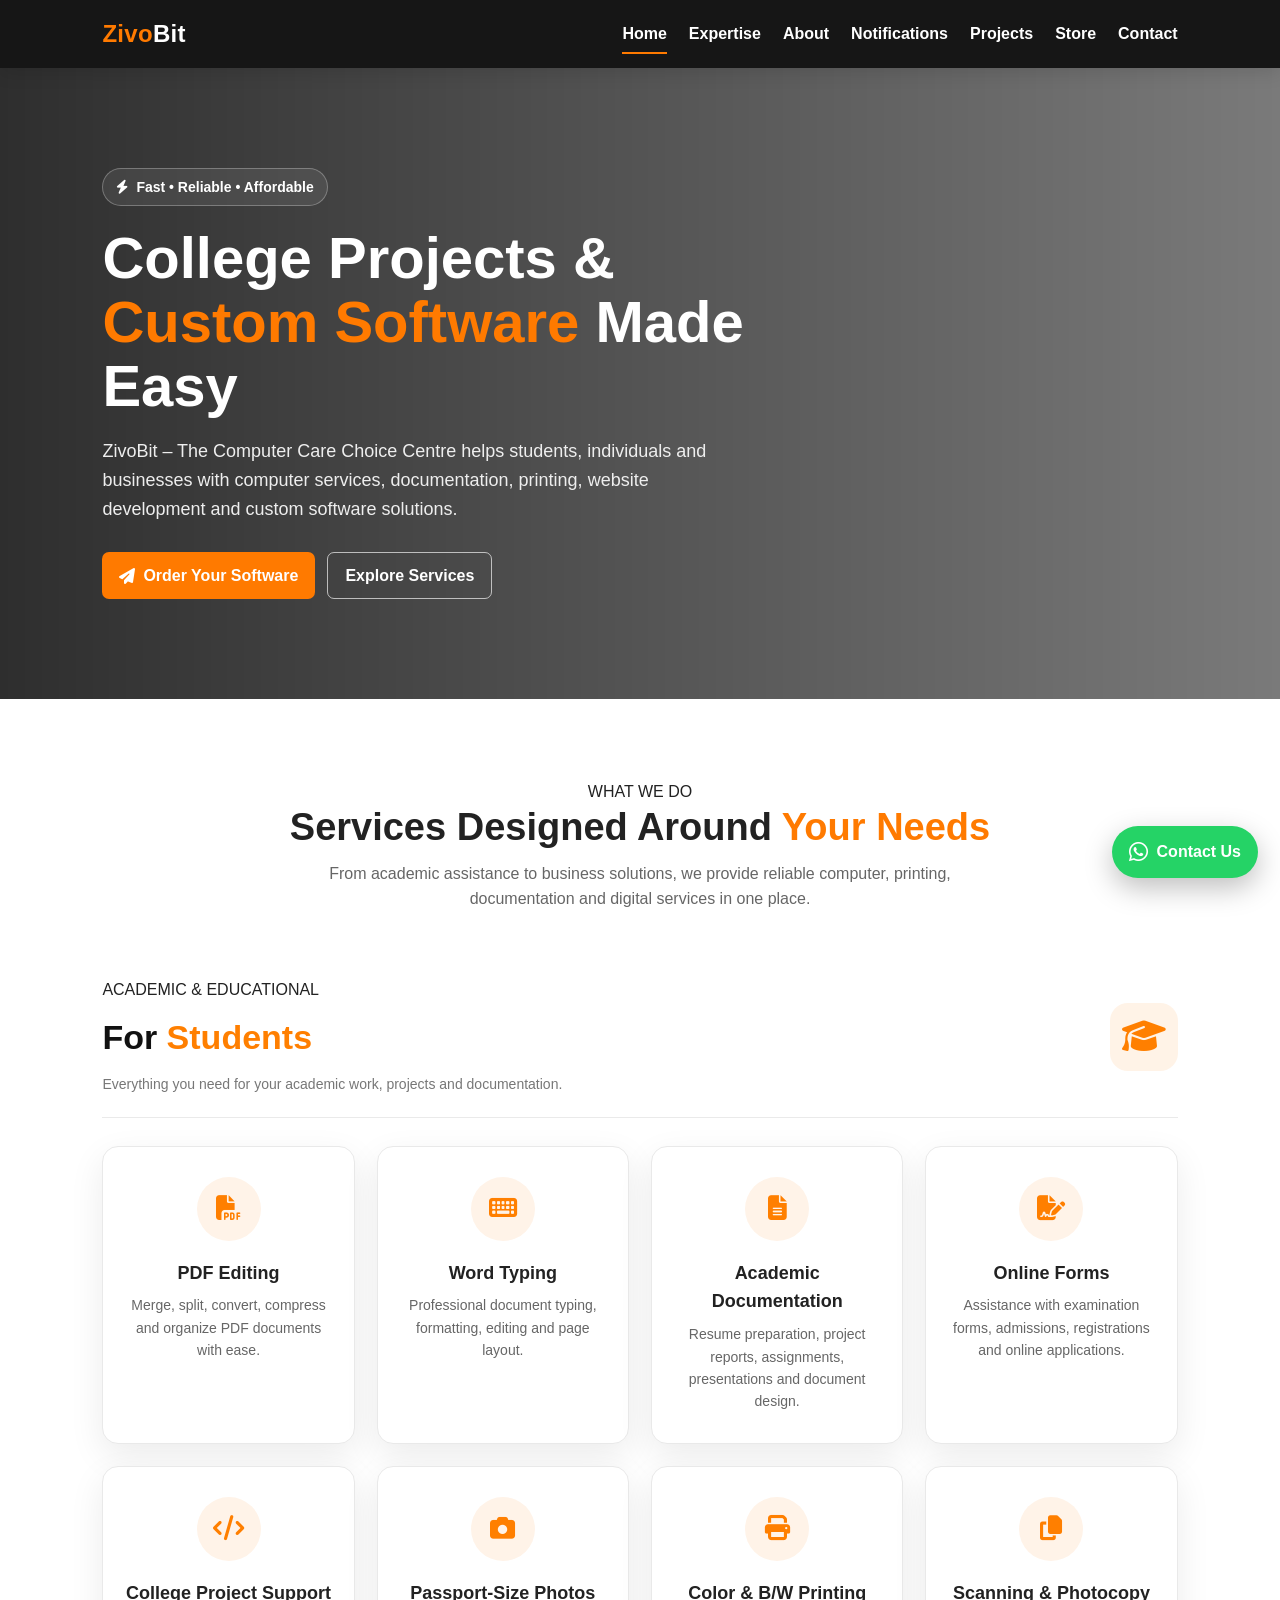
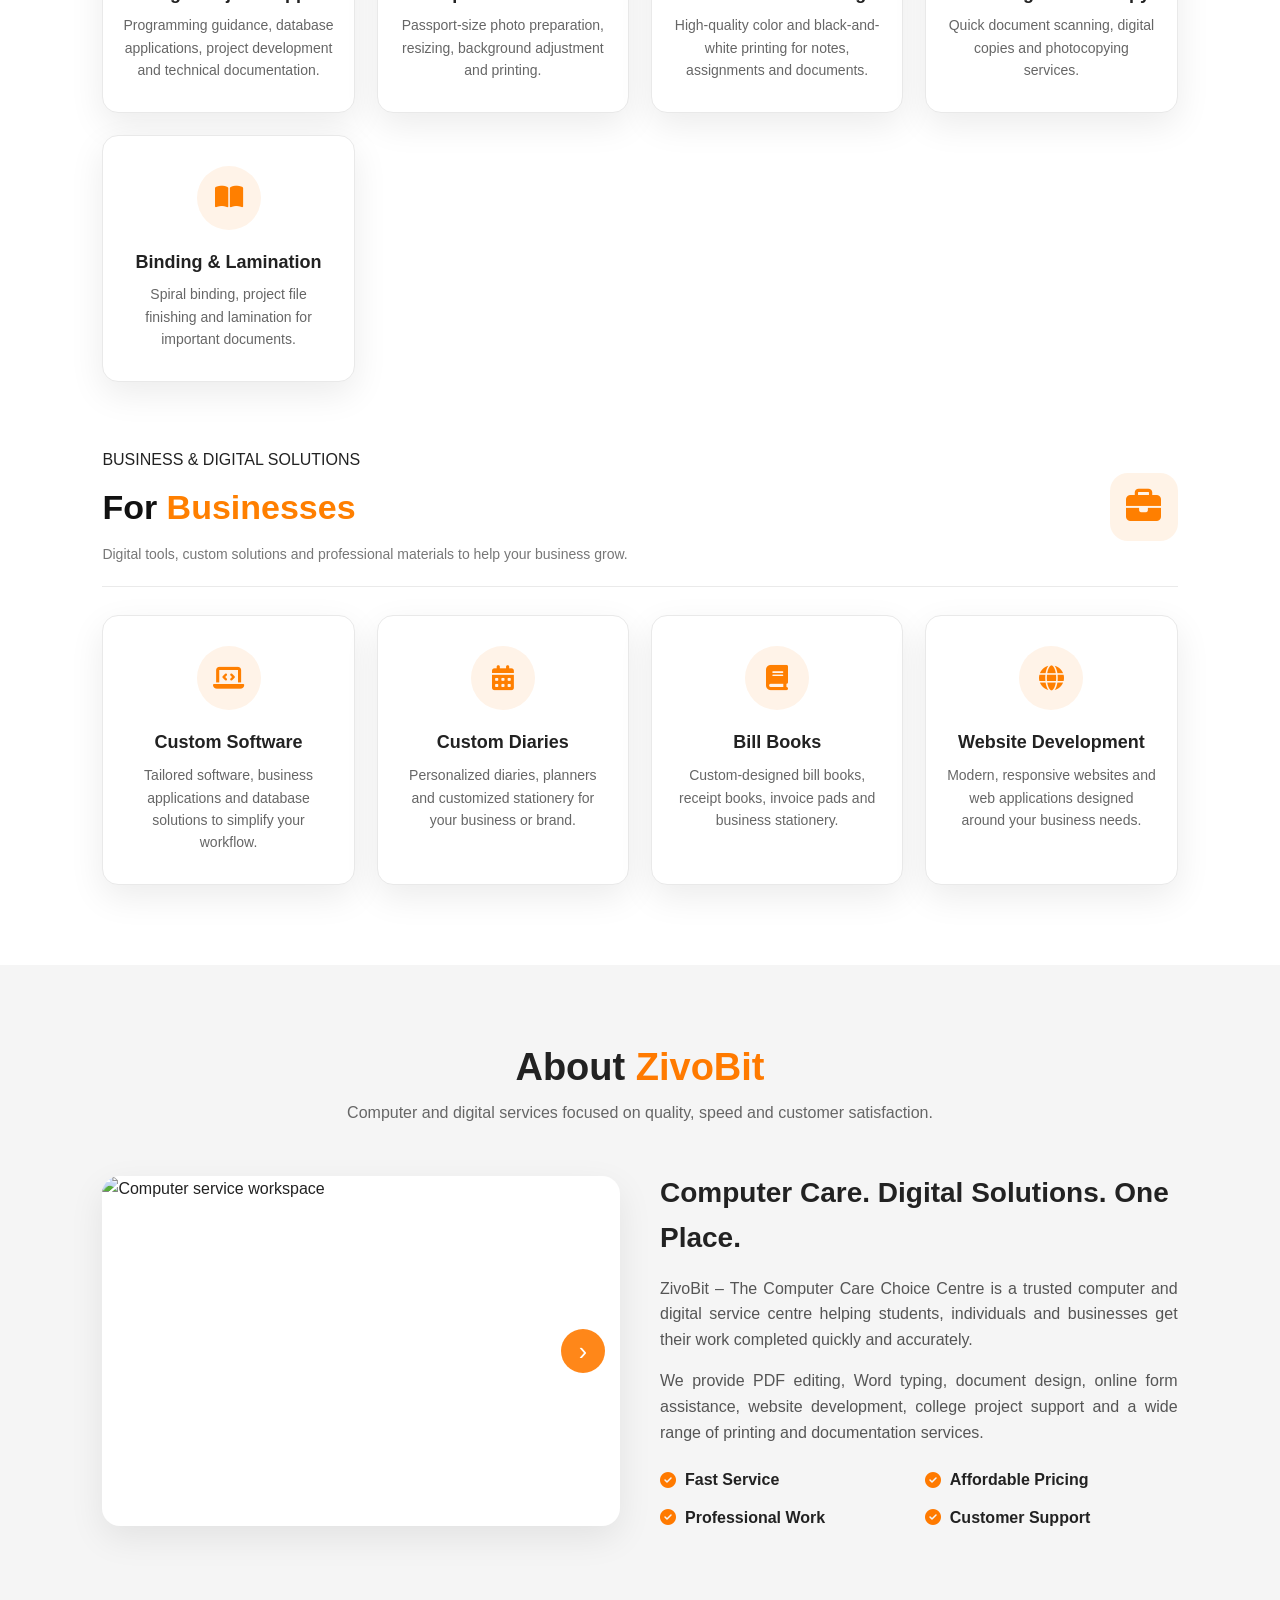
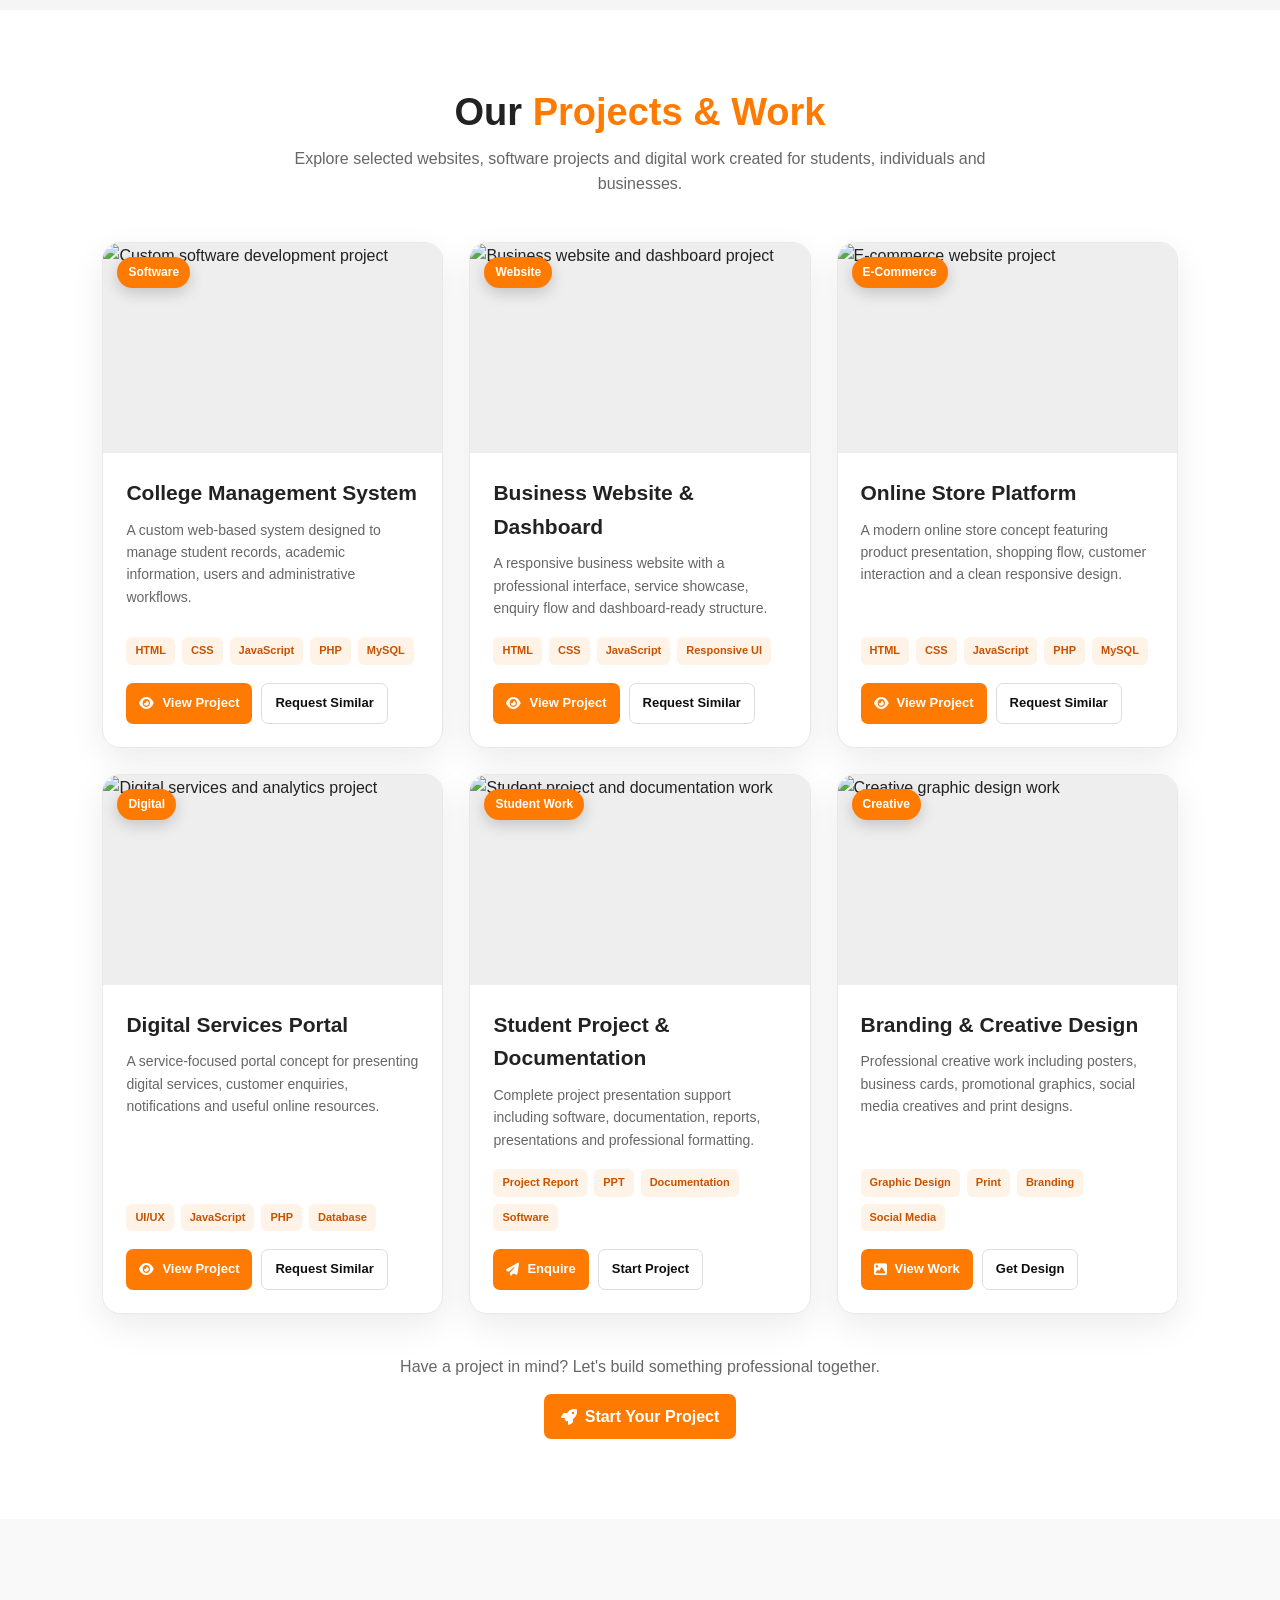
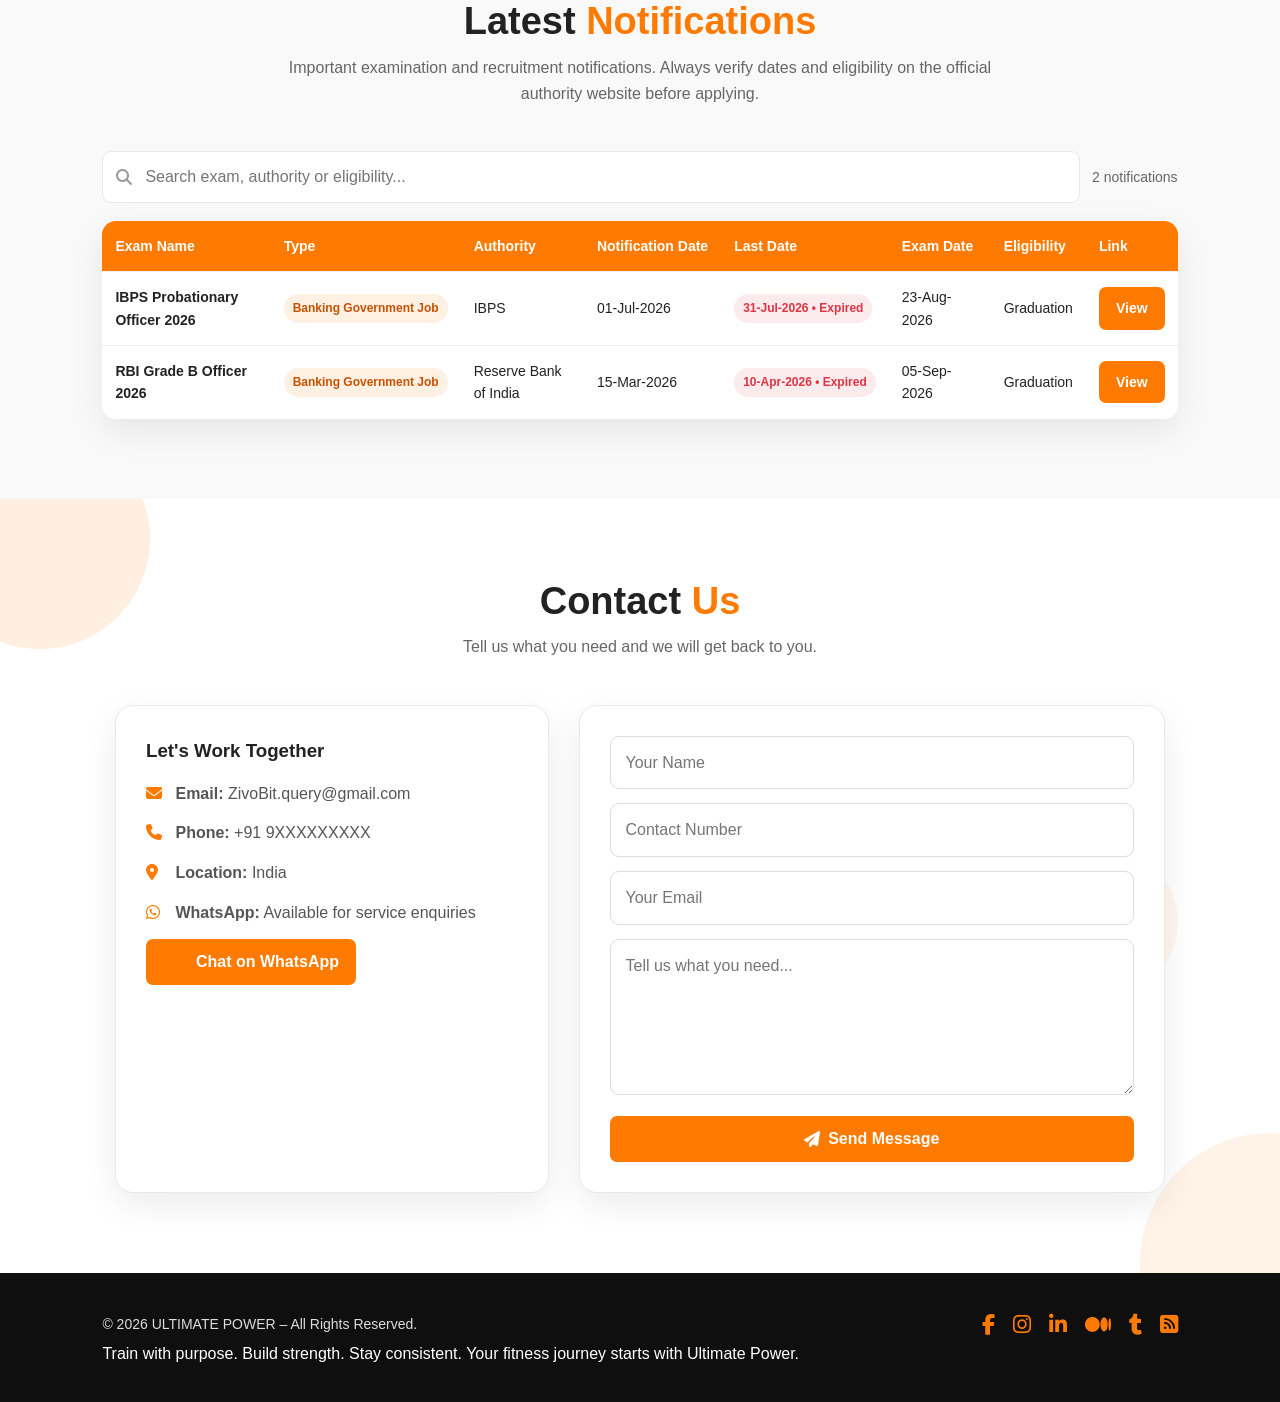
==== commit 7e2889f6: "Update index.html" ====
--- a/index.html
+++ b/index.html
@@ -73,15 +73,6 @@
 </section>
 
 <!-- ================= EXPERTISE ================= -->
-<section id="expertise" class="reveal">
-  <div class="section-title">
-    <h2>Our <span>Expertise</span></h2>
-    <p>
-      Professional computer, digital, documentation and printing services
-      for students, individuals and businesses.
-    </p>
-  </div>
-
 
 <section id="expertise" class="reveal">
 
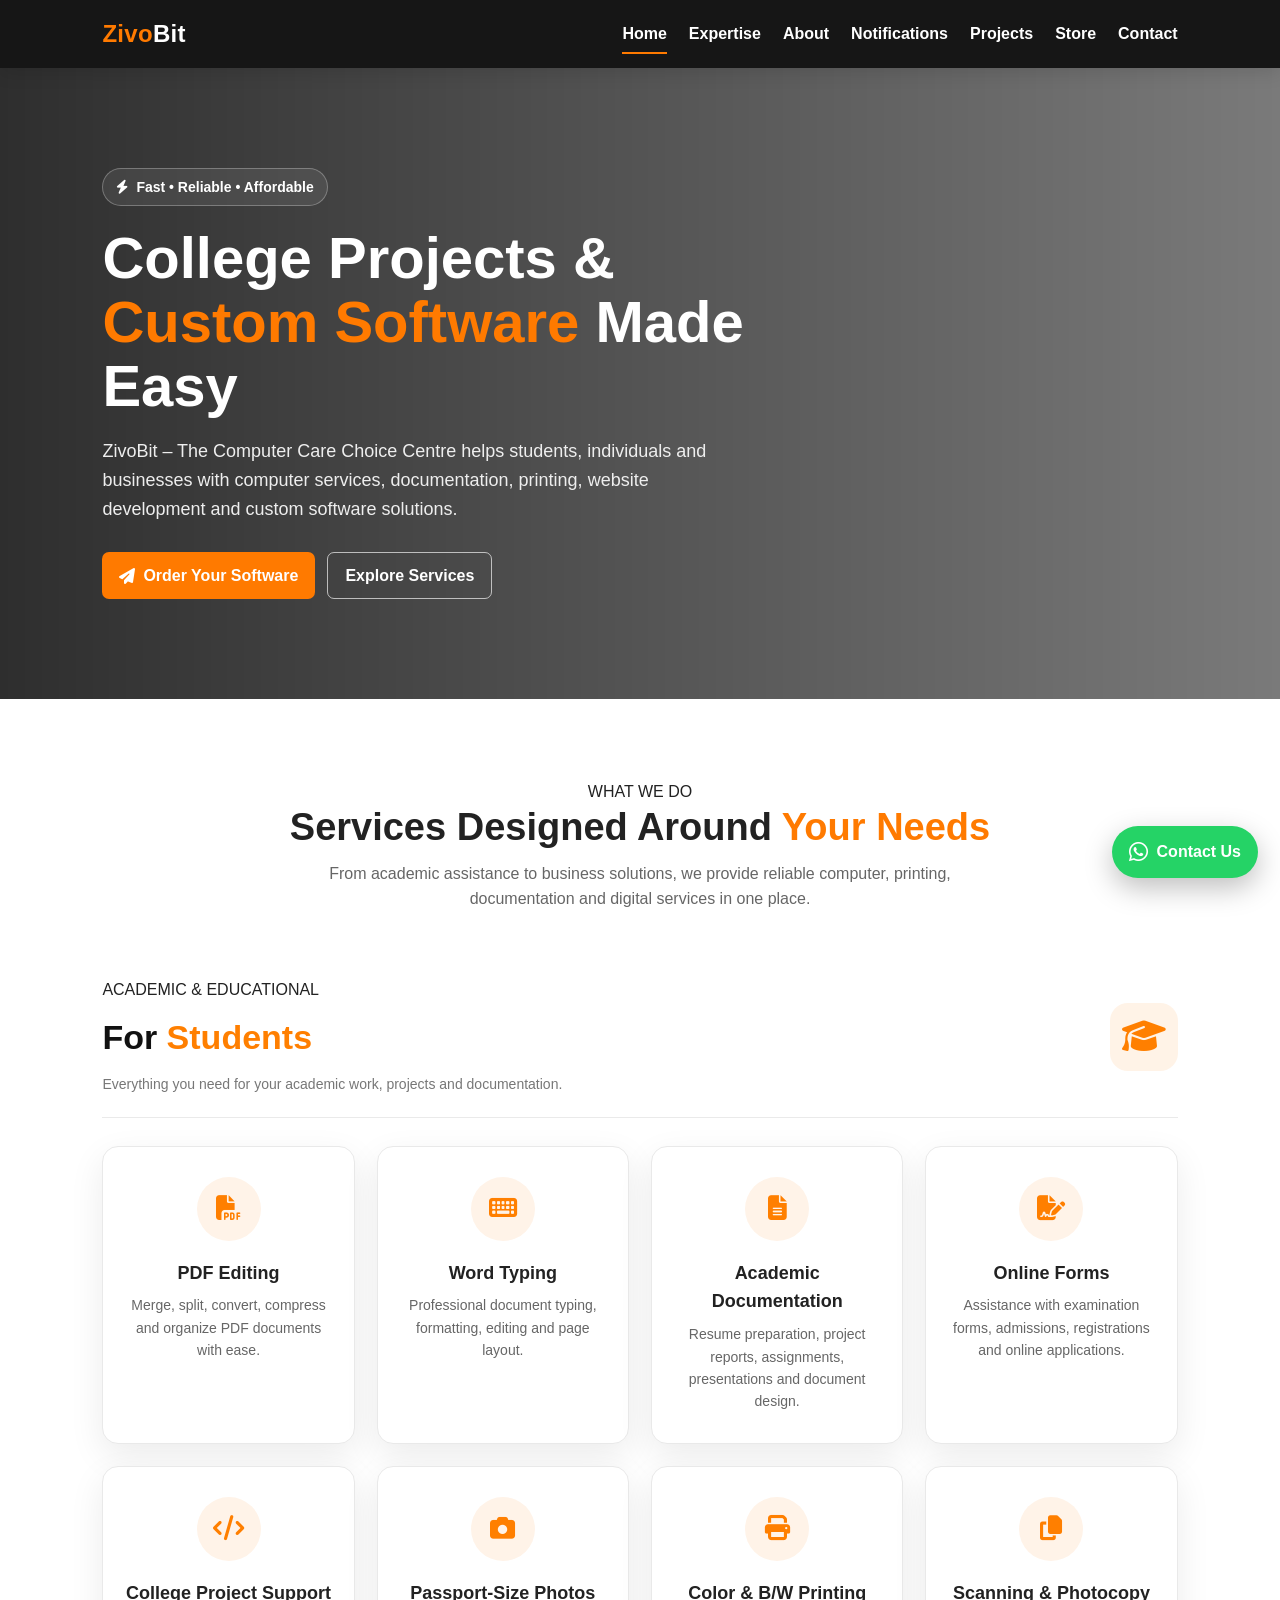
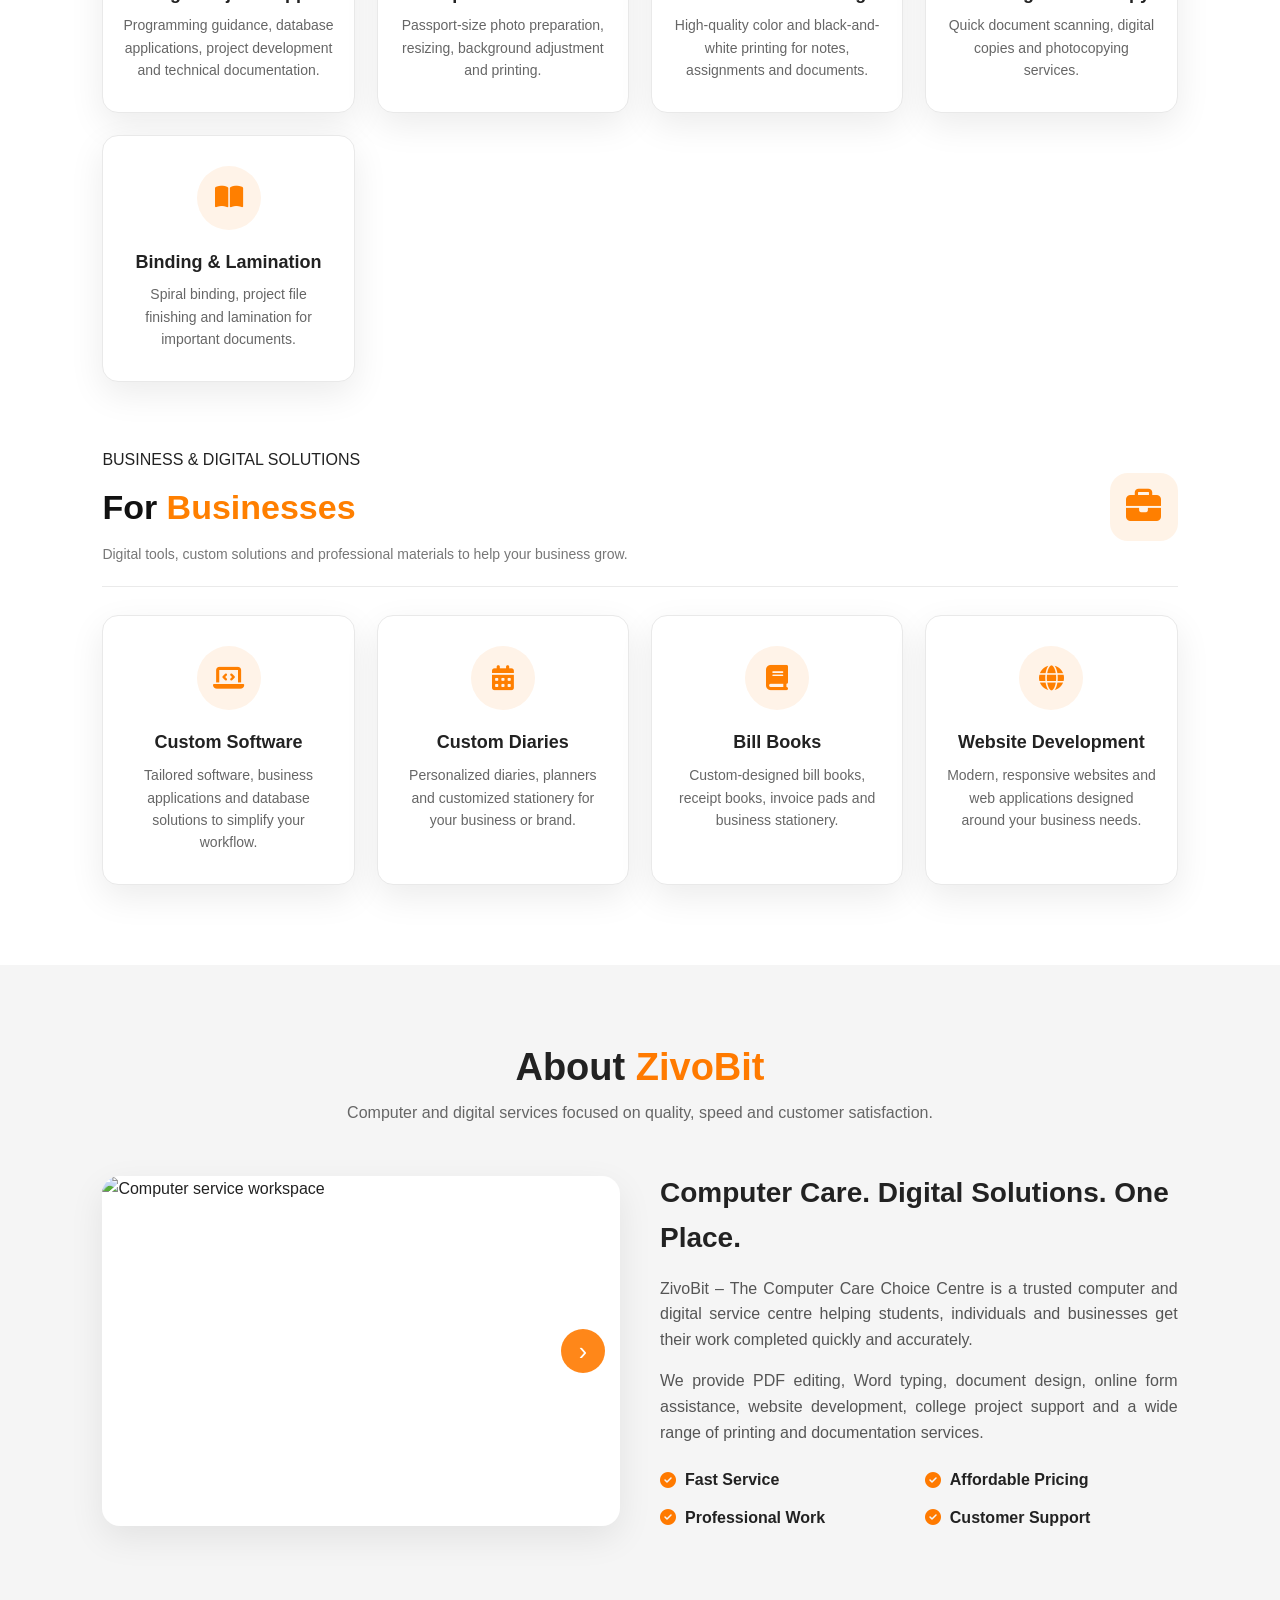
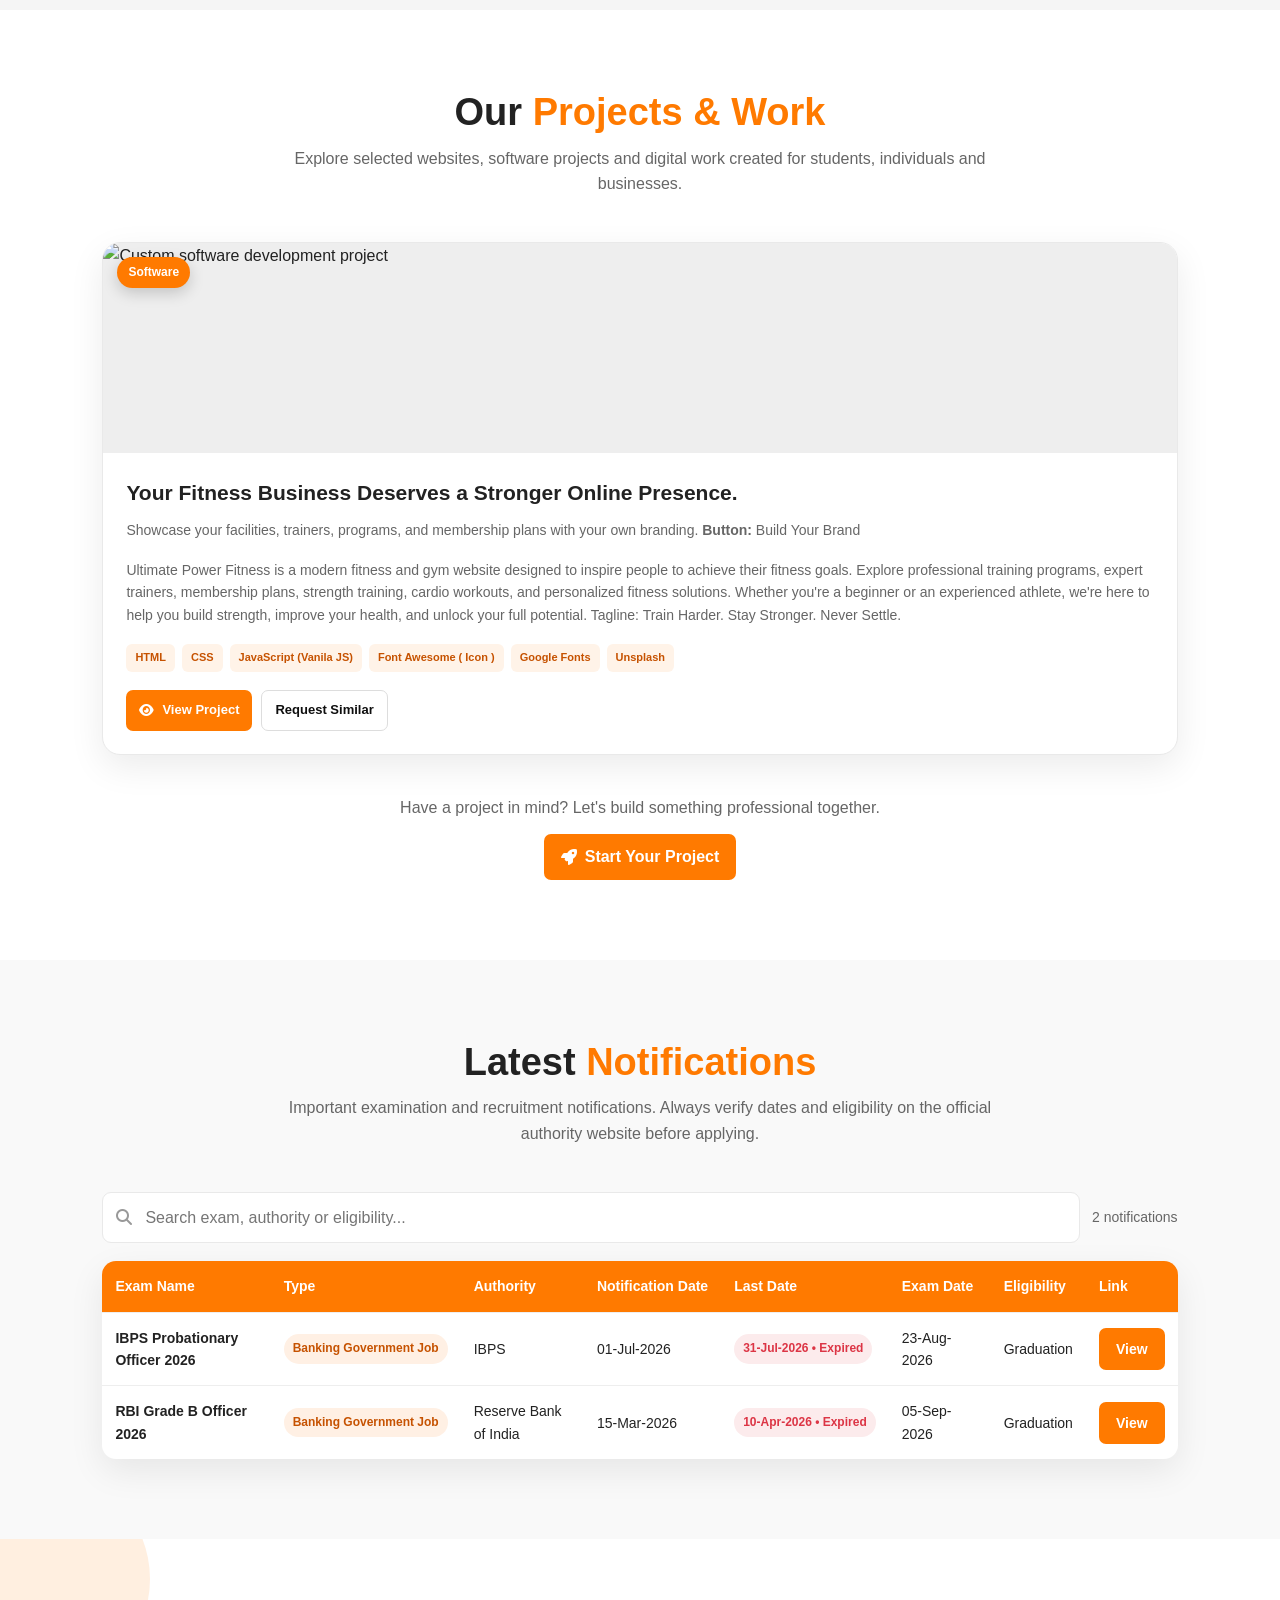
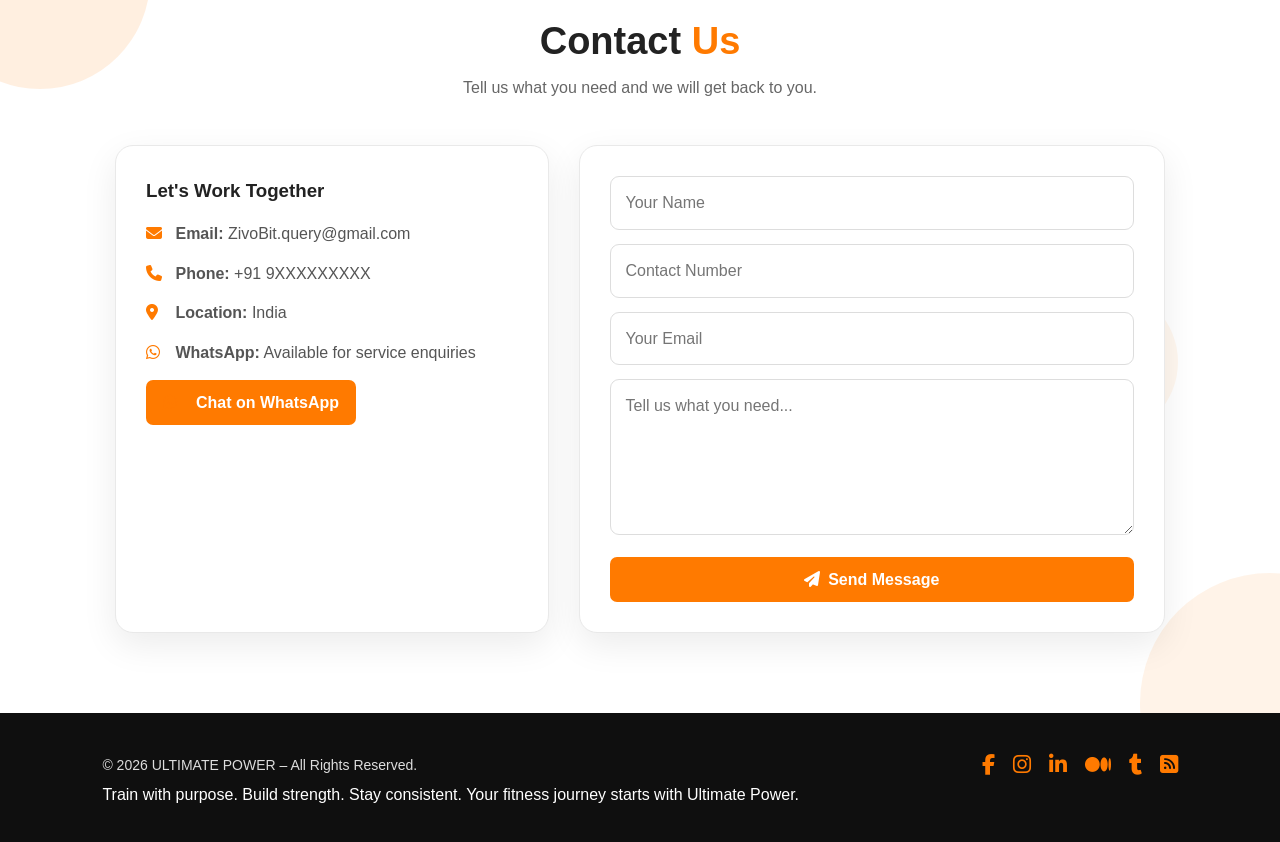
==== commit 8717a504: "Update index.html" ====
--- a/index.html
+++ b/index.html
@@ -282,17 +282,22 @@
         <span class="project-tag">Software</span>
       </div>
       <div class="project-content">
-        <h3>College Management System</h3>
+        <h3>Your Fitness Business Deserves a Stronger Online Presence.</h3>
+        <p> 
+            Showcase your facilities, trainers, programs, and membership plans with your own branding.
+            <b>Button:</b> Build Your Brand
+        </p>
         <p>
-          A custom web-based system designed to manage student records,
-          academic information, users and administrative workflows.
+         Ultimate Power Fitness is a modern fitness and gym website designed to inspire people to achieve their fitness goals. Explore professional training programs, expert trainers, membership plans, strength training, cardio workouts, and personalized fitness solutions. Whether you're a beginner or an experienced athlete, we're here to help you build strength, improve your health, and unlock your full potential.
+         Tagline: Train Harder. Stay Stronger. Never Settle.
         </p>
         <div class="project-tech">
           <span>HTML</span>
           <span>CSS</span>
-          <span>JavaScript</span>
-          <span>PHP</span>
-          <span>MySQL</span>
+          <span>JavaScript (Vanila JS)</span>
+          <span>Font Awesome ( Icon )</span>
+          <span>Google Fonts</span>
+          <span>Unsplash</span>
         </div>
         <div class="project-actions">
           <a href="#" class="btn">
@@ -305,166 +310,7 @@
       </div>
     </article>
 
-    <!-- Project 2 -->
-    <article class="project-card">
-      <div class="project-image">
-        <img
-          src="https://images.unsplash.com/photo-1460925895917-afdab827c52f?auto=format&fit=crop&w=1000&q=85"
-          alt="Business website and dashboard project"
-          loading="lazy">
-        <span class="project-tag">Website</span>
-      </div>
-      <div class="project-content">
-        <h3>Business Website & Dashboard</h3>
-        <p>
-          A responsive business website with a professional interface,
-          service showcase, enquiry flow and dashboard-ready structure.
-        </p>
-        <div class="project-tech">
-          <span>HTML</span>
-          <span>CSS</span>
-          <span>JavaScript</span>
-          <span>Responsive UI</span>
-        </div>
-        <div class="project-actions">
-          <a href="#" class="btn">
-            <i class="fa-solid fa-eye"></i> View Project
-          </a>
-          <a href="#contact" class="btn btn-outline-dark">
-            Request Similar
-          </a>
-        </div>
-      </div>
-    </article>
-
-    <!-- Project 3 -->
-    <article class="project-card">
-      <div class="project-image">
-        <img
-          src="https://images.unsplash.com/photo-1556742049-0cfed4f6a45d?auto=format&fit=crop&w=1000&q=85"
-          alt="E-commerce website project"
-          loading="lazy">
-        <span class="project-tag">E-Commerce</span>
-      </div>
-      <div class="project-content">
-        <h3>Online Store Platform</h3>
-        <p>
-          A modern online store concept featuring product presentation,
-          shopping flow, customer interaction and a clean responsive design.
-        </p>
-        <div class="project-tech">
-          <span>HTML</span>
-          <span>CSS</span>
-          <span>JavaScript</span>
-          <span>PHP</span>
-          <span>MySQL</span>
-        </div>
-        <div class="project-actions">
-          <a href="#" class="btn">
-            <i class="fa-solid fa-eye"></i> View Project
-          </a>
-          <a href="#contact" class="btn btn-outline-dark">
-            Request Similar
-          </a>
-        </div>
-      </div>
-    </article>
-
-    <!-- Project 4 -->
-    <article class="project-card">
-      <div class="project-image">
-        <img
-          src="https://images.unsplash.com/photo-1551288049-bebda4e38f71?auto=format&fit=crop&w=1000&q=85"
-          alt="Digital services and analytics project"
-          loading="lazy">
-        <span class="project-tag">Digital</span>
-      </div>
-      <div class="project-content">
-        <h3>Digital Services Portal</h3>
-        <p>
-          A service-focused portal concept for presenting digital services,
-          customer enquiries, notifications and useful online resources.
-        </p>
-        <div class="project-tech">
-          <span>UI/UX</span>
-          <span>JavaScript</span>
-          <span>PHP</span>
-          <span>Database</span>
-        </div>
-        <div class="project-actions">
-          <a href="#" class="btn">
-            <i class="fa-solid fa-eye"></i> View Project
-          </a>
-          <a href="#contact" class="btn btn-outline-dark">
-            Request Similar
-          </a>
-        </div>
-      </div>
-    </article>
-
-    <!-- Project 5 -->
-    <article class="project-card">
-      <div class="project-image">
-        <img
-          src="https://images.unsplash.com/photo-1516321318423-f06f85e504b3?auto=format&fit=crop&w=1000&q=85"
-          alt="Student project and documentation work"
-          loading="lazy">
-        <span class="project-tag">Student Work</span>
-      </div>
-      <div class="project-content">
-        <h3>Student Project & Documentation</h3>
-        <p>
-          Complete project presentation support including software,
-          documentation, reports, presentations and professional formatting.
-        </p>
-        <div class="project-tech">
-          <span>Project Report</span>
-          <span>PPT</span>
-          <span>Documentation</span>
-          <span>Software</span>
-        </div>
-        <div class="project-actions">
-          <a href="#contact" class="btn">
-            <i class="fa-solid fa-paper-plane"></i> Enquire
-          </a>
-          <a href="#contact" class="btn btn-outline-dark">
-            Start Project
-          </a>
-        </div>
-      </div>
-    </article>
-
-    <!-- Project 6 -->
-    <article class="project-card">
-      <div class="project-image">
-        <img
-          src="https://images.unsplash.com/photo-1558655146-d09347e92766?auto=format&fit=crop&w=1000&q=85"
-          alt="Creative graphic design work"
-          loading="lazy">
-        <span class="project-tag">Creative</span>
-      </div>
-      <div class="project-content">
-        <h3>Branding & Creative Design</h3>
-        <p>
-          Professional creative work including posters, business cards,
-          promotional graphics, social media creatives and print designs.
-        </p>
-        <div class="project-tech">
-          <span>Graphic Design</span>
-          <span>Print</span>
-          <span>Branding</span>
-          <span>Social Media</span>
-        </div>
-        <div class="project-actions">
-          <a href="#contact" class="btn">
-            <i class="fa-solid fa-image"></i> View Work
-          </a>
-          <a href="#contact" class="btn btn-outline-dark">
-            Get Design
-          </a>
-        </div>
-      </div>
-    </article>
+  
 
   </div>
 
